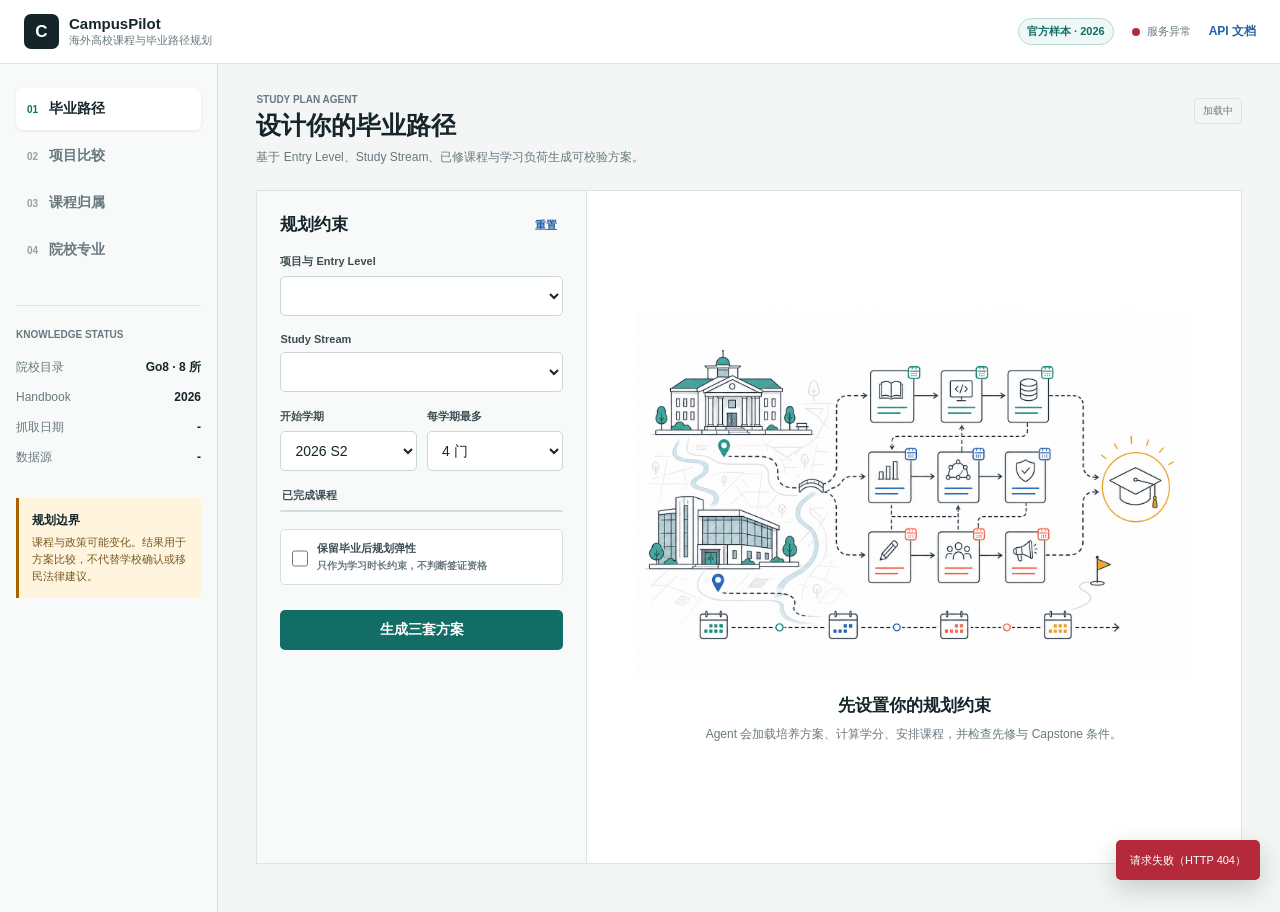
==== static/index.html @ 95da00c2 "Initial public release: CampusPilot" ====
<!doctype html>
<html lang="zh-CN">
  <head>
    <meta charset="UTF-8">
    <meta name="viewport" content="width=device-width, initial-scale=1.0">
    <meta
      name="description"
      content="CampusPilot 海外高校课程与毕业路径规划 Agent"
    >
    <title>CampusPilot · 课程与毕业路径规划</title>
    <link rel="icon" href="data:,">
    <link rel="stylesheet" href="/static/app.css">
  </head>
  <body>
    <header class="topbar">
      <a class="brand" href="/" aria-label="CampusPilot 首页">
        <span class="brand-mark" aria-hidden="true">C</span>
        <span>
          <strong>CampusPilot</strong>
          <small>海外高校课程与毕业路径规划</small>
        </span>
      </a>
      <div class="top-actions">
        <span class="data-chip">官方样本 · 2026</span>
        <span class="service-state"><i></i><span id="serviceLabel">检查服务</span></span>
        <a href="/docs" target="_blank" rel="noreferrer">API 文档</a>
      </div>
    </header>

    <div class="shell">
      <aside class="sidebar">
        <nav aria-label="主要功能">
          <button class="nav-button active" type="button" data-view="planner">
            <span>01</span>毕业路径
          </button>
          <button class="nav-button" type="button" data-view="compare">
            <span>02</span>项目比较
          </button>
          <button class="nav-button" type="button" data-view="classifier">
            <span>03</span>课程归属
          </button>
          <button class="nav-button" type="button" data-view="universities">
            <span>04</span>院校专业
          </button>
        </nav>

        <section class="source-summary">
          <p class="overline">Knowledge status</p>
          <dl>
            <div><dt>院校目录</dt><dd>Go8 · 8 所</dd></div>
            <div><dt>Handbook</dt><dd>2026</dd></div>
            <div><dt>抓取日期</dt><dd id="retrievedDate">-</dd></div>
            <div><dt>数据源</dt><dd id="sourceCount">-</dd></div>
          </dl>
        </section>

        <div class="sidebar-notice">
          <strong>规划边界</strong>
          <p>课程与政策可能变化。结果用于方案比较，不代替学校确认或移民法律建议。</p>
        </div>
      </aside>

      <main>
        <section id="plannerView" class="view">
          <div class="view-heading">
            <div>
              <p class="overline">Study plan agent</p>
              <h1>设计你的毕业路径</h1>
              <p>基于 Entry Level、Study Stream、已修课程与学习负荷生成可校验方案。</p>
            </div>
            <span id="catalogVersion" class="version-label">加载中</span>
          </div>

          <div class="planner-layout">
            <form id="planForm" class="control-panel">
              <div class="control-heading">
                <h2>规划约束</h2>
                <button id="resetPlanButton" class="text-button" type="button">重置</button>
              </div>

              <label for="programVariant">项目与 Entry Level</label>
              <select id="programVariant" required></select>

              <label for="studyStream">Study Stream</label>
              <select id="studyStream" required></select>

              <div class="two-columns">
                <div>
                  <label for="startSemester">开始学期</label>
                  <select id="startSemester">
                    <option value="2026-S2">2026 S2</option>
                    <option value="2027-S1">2027 S1</option>
                    <option value="2027-S2">2027 S2</option>
                  </select>
                </div>
                <div>
                  <label for="maxLoad">每学期最多</label>
                  <select id="maxLoad">
                    <option value="4">4 门</option>
                    <option value="3">3 门</option>
                    <option value="2">2 门</option>
                  </select>
                </div>
              </div>

              <fieldset>
                <legend>已完成课程</legend>
                <div id="completedCourses" class="course-options"></div>
              </fieldset>

              <label class="toggle-row">
                <input id="policyFlexibility" type="checkbox">
                <span>
                  <strong>保留毕业后规划弹性</strong>
                  <small>只作为学习时长约束，不判断签证资格</small>
                </span>
              </label>

              <button id="generateButton" class="primary-button" type="submit">
                生成三套方案
              </button>
            </form>

            <section class="result-canvas" aria-live="polite">
              <div id="plannerEmpty" class="empty-state">
                <img
                  src="/static/campuspilot-journey.png"
                  alt="从高校项目经过课程路径到毕业目标的规划示意图"
                >
                <h2>先设置你的规划约束</h2>
                <p>Agent 会加载培养方案、计算学分、安排课程，并检查先修与 Capstone 条件。</p>
              </div>

              <div id="planResults" class="hidden">
                <div class="summary-band">
                  <div><span>Entry Level</span><strong id="summaryEntry">-</strong></div>
                  <div><span>待完成学分</span><strong id="summaryCredits">-</strong></div>
                  <div><span>有效方案</span><strong id="summaryValid">-</strong></div>
                  <div><span>置信度</span><strong id="summaryConfidence">-</strong></div>
                </div>

                <div id="warningList" class="warning-list"></div>

                <div class="plan-toolbar">
                  <div id="planTabs" class="plan-tabs" role="tablist"></div>
                  <button id="savePlanButton" class="secondary-button" type="button">
                    保存此方案
                  </button>
                </div>

                <div class="plan-intro">
                  <div>
                    <p class="overline">Selected route</p>
                    <h2 id="selectedPlanName">-</h2>
                    <p id="selectedPlanDescription">-</p>
                  </div>
                  <div class="plan-stat">
                    <strong id="selectedPlanSemesters">-</strong>
                    <span>预计学期</span>
                  </div>
                </div>

                <div id="semesterTimeline" class="semester-timeline"></div>

                <div class="evidence-grid">
                  <section>
                    <div class="subheading">
                      <h3>Agent Trace</h3>
                      <span id="traceCount">0 steps</span>
                    </div>
                    <ol id="traceList" class="trace-list"></ol>
                  </section>
                  <section>
                    <div class="subheading">
                      <h3>官方来源</h3>
                      <span>可追溯</span>
                    </div>
                    <ul id="sourceList" class="source-list"></ul>
                  </section>
                </div>
              </div>
            </section>
          </div>
        </section>

        <section id="compareView" class="view hidden">
          <div class="view-heading">
            <div>
              <p class="overline">Program comparison</p>
              <h1>比较 Entry Level</h1>
              <p>同一项目可能因既往背景进入不同起点，学分与完成时间随之变化。</p>
            </div>
          </div>

          <form id="compareForm" class="inline-form">
            <select id="compareFirst"></select>
            <span>对比</span>
            <select id="compareSecond"></select>
            <select id="compareStream"></select>
            <button class="primary-button" type="submit">开始比较</button>
          </form>
          <div id="compareResults" class="compare-results"></div>
        </section>

        <section id="classifierView" class="view hidden">
          <div class="view-heading">
            <div>
              <p class="overline">Course role inspector</p>
              <h1>判断课程在培养方案中的角色</h1>
              <p>课程属性不是课程自身常量，而取决于 Entry Level、Stream 和 Handbook 年份。</p>
            </div>
          </div>

          <form id="classifierForm" class="inline-form">
            <select id="classifierProgram"></select>
            <select id="classifierStream"></select>
            <select id="classifierCourse"></select>
            <button class="primary-button" type="submit">判断归属</button>
          </form>
          <div id="classifierResult" class="classifier-result">
            <p>选择课程后查看它是 Foundation、Core、Capstone、Elective 或不计入当前路径。</p>
          </div>
        </section>

        <section id="universitiesView" class="view hidden">
          <div class="view-heading">
            <div>
              <p class="overline">Go8 program directory</p>
              <h1>澳洲八大院校与常见专业</h1>
              <p>覆盖商科、计算机、工程、数学和物理；目录接入不代表毕业路径已经验证。</p>
            </div>
            <a
              class="source-link"
              href="https://go8.edu.au/about/the-go8"
              target="_blank"
              rel="noreferrer"
            >Go8 官方成员</a>
          </div>

          <div id="disciplineFilters" class="discipline-filters" role="tablist"></div>

          <div class="coverage-band">
            <div>
              <span>当前成员</span>
              <strong id="universityCount">8</strong>
            </div>
            <div>
              <span>专业分类</span>
              <strong id="disciplineCount">5</strong>
            </div>
            <div>
              <span>规划已验证</span>
              <strong id="verifiedUniversityCount">1</strong>
            </div>
            <p id="go8CoverageNotice">加载覆盖说明...</p>
          </div>

          <div id="universityGrid" class="university-grid" aria-live="polite"></div>
        </section>
      </main>
    </div>

    <dialog id="confirmDialog">
      <div class="dialog-heading">
        <div>
          <p class="overline">User confirmation</p>
          <h2>确认保存学习方案</h2>
        </div>
        <button id="closeDialogButton" class="close-button" type="button" aria-label="关闭">×</button>
      </div>
      <div id="confirmPreview" class="confirm-preview"></div>
      <p class="dialog-note">
        工作流已在 LangGraph Interrupt 暂停。确认后才会执行保存动作。
      </p>
      <div class="dialog-actions">
        <button id="rejectSaveButton" class="danger-button" type="button">放弃保存</button>
        <button id="confirmSaveButton" class="primary-button" type="button">确认保存</button>
      </div>
    </dialog>

    <div id="toast" class="toast hidden" role="status" aria-live="polite"></div>
    <script src="/static/app.js" defer></script>
  </body>
</html>
---- static/app.css ----
:root {
  color-scheme: light;
  --bg: #f3f6f5;
  --surface: #ffffff;
  --muted-surface: #f8faf9;
  --ink: #15252a;
  --muted: #68787e;
  --line: #dce4e3;
  --accent: #126d67;
  --accent-dark: #0b524e;
  --blue: #215fa6;
  --blue-bg: #edf5ff;
  --amber: #a86200;
  --amber-bg: #fff5df;
  --red: #b52a3a;
  --red-bg: #fff0f2;
  --coral: #d95846;
  font-family: "Segoe UI", "Microsoft YaHei", Arial, sans-serif;
}

* {
  box-sizing: border-box;
}

body {
  margin: 0;
  min-width: 320px;
  min-height: 100vh;
  background: var(--bg);
  color: var(--ink);
  font-size: 14px;
  letter-spacing: 0;
}

button,
input,
select {
  font: inherit;
  letter-spacing: 0;
}

button,
a {
  -webkit-tap-highlight-color: transparent;
}

.topbar {
  height: 64px;
  padding: 0 24px;
  display: flex;
  align-items: center;
  justify-content: space-between;
  border-bottom: 1px solid var(--line);
  background: var(--surface);
}

.brand {
  display: flex;
  align-items: center;
  gap: 10px;
  color: var(--ink);
  text-decoration: none;
}

.brand-mark {
  width: 35px;
  height: 35px;
  display: grid;
  place-items: center;
  border-radius: 7px;
  background: var(--ink);
  color: white;
  font-size: 17px;
  font-weight: 800;
}

.brand strong,
.brand small {
  display: block;
}

.brand strong {
  font-size: 15px;
}

.brand small {
  margin-top: 1px;
  color: var(--muted);
  font-size: 11px;
}

.top-actions,
.service-state {
  display: flex;
  align-items: center;
}

.top-actions {
  gap: 18px;
}

.top-actions a {
  color: var(--blue);
  font-size: 12px;
  font-weight: 700;
  text-decoration: none;
}

.data-chip {
  padding: 5px 8px;
  border: 1px solid #b9d7d3;
  border-radius: 999px;
  background: #eef9f7;
  color: var(--accent);
  font-size: 11px;
  font-weight: 700;
}

.service-state {
  gap: 7px;
  color: var(--muted);
  font-size: 11px;
}

.service-state i {
  width: 8px;
  height: 8px;
  border-radius: 50%;
  background: #a9b4b7;
}

.service-state.online i {
  background: #1c9b6b;
}

.service-state.offline i {
  background: var(--red);
}

.shell {
  min-height: calc(100vh - 64px);
  display: grid;
  grid-template-columns: 218px minmax(0, 1fr);
}

.sidebar {
  padding: 24px 16px;
  border-right: 1px solid var(--line);
  background: var(--muted-surface);
}

.sidebar nav {
  display: grid;
  gap: 5px;
}

.nav-button {
  height: 42px;
  padding: 0 11px;
  display: flex;
  align-items: center;
  gap: 11px;
  border: 0;
  border-radius: 6px;
  background: transparent;
  color: var(--muted);
  cursor: pointer;
  font-weight: 650;
  text-align: left;
}

.nav-button span {
  color: #95a3a7;
  font-size: 10px;
}

.nav-button.active {
  background: var(--surface);
  color: var(--ink);
  box-shadow: 0 1px 3px rgb(21 37 42 / 10%);
}

.nav-button.active span {
  color: var(--accent);
}

.source-summary {
  margin-top: 34px;
  padding-top: 23px;
  border-top: 1px solid var(--line);
}

.overline {
  margin: 0;
  color: var(--muted);
  font-size: 10px;
  font-weight: 800;
  text-transform: uppercase;
}

.source-summary dl {
  margin: 12px 0 0;
}

.source-summary dl div {
  min-height: 30px;
  display: flex;
  align-items: center;
  justify-content: space-between;
  gap: 12px;
  font-size: 12px;
}

.source-summary dt {
  color: var(--muted);
}

.source-summary dd {
  margin: 0;
  max-width: 112px;
  overflow-wrap: anywhere;
  font-weight: 700;
  text-align: right;
}

.sidebar-notice {
  margin-top: 26px;
  padding: 13px;
  border-left: 3px solid var(--amber);
  background: var(--amber-bg);
}

.sidebar-notice strong {
  font-size: 12px;
}

.sidebar-notice p {
  margin: 5px 0 0;
  color: #785922;
  font-size: 11px;
  line-height: 1.55;
}

main {
  min-width: 0;
  padding: 30px clamp(22px, 3vw, 46px) 48px;
}

.view {
  max-width: 1460px;
  margin: 0 auto;
}

.view-heading {
  min-height: 62px;
  display: flex;
  align-items: flex-start;
  justify-content: space-between;
  gap: 20px;
}

h1,
h2,
h3,
p {
  overflow-wrap: anywhere;
}

h1 {
  margin: 5px 0 0;
  font-size: 25px;
  line-height: 1.25;
}

h2 {
  margin: 0;
  font-size: 17px;
  line-height: 1.35;
}

h3 {
  margin: 0;
  font-size: 13px;
}

.view-heading > div > p:last-child {
  margin: 7px 0 0;
  color: var(--muted);
  font-size: 12px;
  line-height: 1.5;
}

.version-label {
  margin-top: 4px;
  padding: 5px 8px;
  border: 1px solid var(--line);
  border-radius: 4px;
  color: var(--muted);
  font-family: Consolas, monospace;
  font-size: 10px;
}

.planner-layout {
  margin-top: 24px;
  display: grid;
  grid-template-columns: 330px minmax(0, 1fr);
  border: 1px solid var(--line);
  background: var(--surface);
}

.control-panel {
  padding: 23px;
  border-right: 1px solid var(--line);
  background: var(--muted-surface);
}

.control-heading,
.subheading,
.plan-toolbar,
.plan-intro {
  display: flex;
  align-items: center;
  justify-content: space-between;
  gap: 14px;
}

.text-button {
  border: 0;
  background: transparent;
  color: var(--blue);
  cursor: pointer;
  font-size: 11px;
  font-weight: 700;
}

label,
legend {
  display: block;
  margin: 17px 0 7px;
  color: #3b4d52;
  font-size: 11px;
  font-weight: 750;
}

select {
  width: 100%;
  height: 40px;
  padding: 0 10px;
  border: 1px solid #cbd6d6;
  border-radius: 5px;
  outline: none;
  background: var(--surface);
  color: var(--ink);
}

select:focus {
  border-color: var(--accent);
  box-shadow: 0 0 0 3px rgb(18 109 103 / 10%);
}

.two-columns {
  display: grid;
  grid-template-columns: 1fr 1fr;
  gap: 10px;
}

fieldset {
  margin: 17px 0 0;
  padding: 0;
  border: 0;
}

fieldset legend {
  margin: 0 0 7px;
}

.course-options {
  max-height: 180px;
  overflow-y: auto;
  border: 1px solid #d4dddd;
  border-radius: 5px;
  background: var(--surface);
}

.course-check {
  min-height: 37px;
  margin: 0;
  padding: 7px 9px;
  display: grid;
  grid-template-columns: 16px minmax(0, 1fr);
  gap: 7px;
  border-bottom: 1px solid #edf1f1;
  cursor: pointer;
}

.course-check:last-child {
  border-bottom: 0;
}

.course-check input {
  margin: 2px 0 0;
}

.course-check strong,
.course-check small {
  display: block;
}

.course-check strong {
  font-size: 11px;
}

.course-check small {
  margin-top: 2px;
  color: var(--muted);
  font-size: 10px;
}

.toggle-row {
  margin-top: 17px;
  padding: 11px;
  display: grid;
  grid-template-columns: 16px minmax(0, 1fr);
  gap: 9px;
  border: 1px solid #d6dfdf;
  border-radius: 5px;
  background: var(--surface);
  cursor: pointer;
}

.toggle-row input {
  margin: 3px 0 0;
}

.toggle-row strong,
.toggle-row small {
  display: block;
}

.toggle-row strong {
  font-size: 11px;
}

.toggle-row small {
  margin-top: 3px;
  color: var(--muted);
  font-size: 10px;
  line-height: 1.4;
}

.primary-button,
.secondary-button,
.danger-button {
  min-height: 40px;
  padding: 0 15px;
  border: 1px solid transparent;
  border-radius: 5px;
  cursor: pointer;
  font-weight: 750;
}

.primary-button {
  background: var(--accent);
  color: white;
}

.primary-button:hover {
  background: var(--accent-dark);
}

.control-panel > .primary-button {
  width: 100%;
  margin-top: 18px;
}

button:disabled {
  cursor: wait;
  opacity: 0.58;
}

.secondary-button {
  border-color: #9cc7c3;
  background: var(--surface);
  color: var(--accent);
}

.danger-button {
  border-color: #edbac1;
  background: var(--surface);
  color: var(--red);
}

.result-canvas {
  min-width: 0;
  padding: 26px;
}

.empty-state {
  min-height: 620px;
  display: grid;
  align-content: center;
  justify-items: center;
  text-align: center;
}

.empty-state img {
  width: min(650px, 92%);
  aspect-ratio: 3 / 2;
  object-fit: contain;
}

.empty-state h2 {
  margin-top: 16px;
}

.empty-state p {
  max-width: 500px;
  margin: 7px 0 0;
  color: var(--muted);
  font-size: 12px;
  line-height: 1.6;
}

.summary-band {
  display: grid;
  grid-template-columns: repeat(4, 1fr);
  border: 1px solid var(--line);
  background: var(--muted-surface);
}

.summary-band div {
  min-height: 68px;
  padding: 13px 15px;
  border-right: 1px solid var(--line);
}

.summary-band div:last-child {
  border-right: 0;
}

.summary-band span,
.summary-band strong {
  display: block;
}

.summary-band span {
  color: var(--muted);
  font-size: 10px;
}

.summary-band strong {
  margin-top: 7px;
  font-size: 17px;
}

.warning-list {
  margin-top: 14px;
}

.warning-item {
  margin-top: 6px;
  padding: 9px 11px;
  border-left: 3px solid var(--amber);
  background: var(--amber-bg);
  color: #74541f;
  font-size: 11px;
  line-height: 1.45;
}

.plan-toolbar {
  margin-top: 20px;
  padding-bottom: 16px;
  border-bottom: 1px solid var(--line);
}

.plan-tabs {
  min-width: 0;
  display: flex;
  gap: 4px;
  overflow-x: auto;
}

.plan-tab {
  min-height: 34px;
  padding: 0 11px;
  border: 1px solid transparent;
  border-radius: 5px;
  background: transparent;
  color: var(--muted);
  cursor: pointer;
  font-size: 11px;
  font-weight: 700;
  white-space: nowrap;
}

.plan-tab.active {
  border-color: #b7d7d4;
  background: #eef8f7;
  color: var(--accent);
}

.plan-intro {
  align-items: flex-start;
  padding: 20px 0 15px;
}

.plan-intro > div:first-child > p:last-child {
  margin: 5px 0 0;
  color: var(--muted);
  font-size: 11px;
}

.plan-stat {
  text-align: right;
}

.plan-stat strong,
.plan-stat span {
  display: block;
}

.plan-stat strong {
  font-size: 22px;
}

.plan-stat span {
  color: var(--muted);
  font-size: 10px;
}

.semester-timeline {
  display: grid;
  gap: 10px;
}

.semester-row {
  display: grid;
  grid-template-columns: 92px minmax(0, 1fr) 58px;
  align-items: stretch;
  border: 1px solid var(--line);
  border-radius: 6px;
  background: var(--surface);
}

.semester-name {
  padding: 12px;
  display: grid;
  align-content: center;
  border-right: 1px solid var(--line);
  background: var(--muted-surface);
}

.semester-name strong,
.semester-name span {
  display: block;
}

.semester-name strong {
  font-size: 12px;
}

.semester-name span {
  margin-top: 3px;
  color: var(--muted);
  font-size: 9px;
}

.semester-courses {
  padding: 9px;
  display: grid;
  grid-template-columns: repeat(2, minmax(0, 1fr));
  gap: 7px;
}

.course-item {
  min-width: 0;
  padding: 8px 9px;
  border-left: 3px solid var(--blue);
  background: var(--blue-bg);
}

.course-item.capstone,
.course-item.research {
  border-left-color: var(--coral);
  background: #fff3f1;
}

.course-item strong,
.course-item small {
  display: block;
}

.course-item strong {
  font-size: 10px;
}

.course-item small {
  margin-top: 3px;
  overflow: hidden;
  color: var(--muted);
  font-size: 9px;
  text-overflow: ellipsis;
  white-space: nowrap;
}

.semester-credits {
  display: grid;
  place-items: center;
  border-left: 1px solid var(--line);
  color: var(--muted);
  font-size: 10px;
}

.evidence-grid {
  margin-top: 24px;
  display: grid;
  grid-template-columns: 0.9fr 1.1fr;
  gap: 24px;
}

.subheading {
  padding-bottom: 8px;
  border-bottom: 1px solid var(--line);
}

.subheading span {
  color: var(--muted);
  font-size: 9px;
}

.trace-list,
.source-list {
  margin: 9px 0 0;
  padding: 0;
  list-style: none;
}

.trace-list li {
  min-height: 32px;
  padding: 7px 0;
  display: grid;
  grid-template-columns: 20px minmax(0, 1fr);
  gap: 7px;
  border-bottom: 1px solid #eef2f2;
  font-size: 10px;
}

.trace-list span {
  width: 18px;
  height: 18px;
  display: grid;
  place-items: center;
  border-radius: 50%;
  background: #eaf6f4;
  color: var(--accent);
  font-size: 9px;
  font-weight: 800;
}

.trace-list strong,
.trace-list small {
  display: block;
}

.trace-list small {
  margin-top: 2px;
  color: var(--muted);
}

.source-list li {
  padding: 7px 0;
  border-bottom: 1px solid #eef2f2;
}

.source-list a {
  color: var(--blue);
  font-size: 10px;
  font-weight: 650;
  text-decoration: none;
}

.source-list small {
  display: block;
  margin-top: 2px;
  color: var(--muted);
  font-size: 9px;
}

.inline-form {
  margin-top: 24px;
  padding: 18px;
  display: grid;
  grid-template-columns: repeat(3, minmax(150px, 1fr)) auto;
  align-items: center;
  gap: 10px;
  border: 1px solid var(--line);
  background: var(--surface);
}

.inline-form > span {
  display: none;
}

.compare-results,
.classifier-result {
  margin-top: 18px;
}

.comparison-table {
  display: grid;
  grid-template-columns: 160px 1fr 1fr;
  border-top: 1px solid var(--line);
  border-left: 1px solid var(--line);
}

.comparison-table > div {
  min-height: 52px;
  padding: 12px;
  border-right: 1px solid var(--line);
  border-bottom: 1px solid var(--line);
  background: var(--surface);
}

.comparison-table .label {
  background: var(--muted-surface);
  color: var(--muted);
  font-size: 11px;
}

.comparison-table strong {
  font-size: 13px;
}

.comparison-note {
  margin-top: 14px;
  padding: 12px;
  border-left: 3px solid var(--amber);
  background: var(--amber-bg);
  color: #755620;
  font-size: 11px;
  line-height: 1.55;
}

.classifier-result {
  min-height: 180px;
  padding: 24px;
  border: 1px solid var(--line);
  background: var(--surface);
}

.classifier-result > p {
  margin: 0;
  color: var(--muted);
}

.role-badge {
  display: inline-block;
  margin-top: 12px;
  padding: 6px 9px;
  border-radius: 4px;
  background: #eaf6f4;
  color: var(--accent);
  font-size: 11px;
  font-weight: 800;
}

dialog {
  width: min(500px, calc(100vw - 28px));
  padding: 0;
  border: 1px solid var(--line);
  border-radius: 7px;
  color: var(--ink);
  box-shadow: 0 20px 70px rgb(21 37 42 / 22%);
}

dialog::backdrop {
  background: rgb(21 37 42 / 35%);
}

.dialog-heading {
  padding: 20px;
  display: flex;
  align-items: flex-start;
  justify-content: space-between;
  border-bottom: 1px solid var(--line);
}

.dialog-heading h2 {
  margin-top: 4px;
}

.close-button {
  width: 30px;
  height: 30px;
  border: 1px solid var(--line);
  border-radius: 5px;
  background: var(--surface);
  cursor: pointer;
  font-size: 18px;
}

.confirm-preview {
  padding: 18px 20px;
}

.confirm-preview dl {
  margin: 0;
}

.confirm-preview div {
  padding: 7px 0;
  display: grid;
  grid-template-columns: 105px minmax(0, 1fr);
  border-bottom: 1px solid #eef2f2;
}

.confirm-preview dt {
  color: var(--muted);
}

.confirm-preview dd {
  margin: 0;
  font-weight: 700;
}

.dialog-note {
  margin: 0 20px;
  padding: 10px;
  background: var(--amber-bg);
  color: #755620;
  font-size: 11px;
  line-height: 1.5;
}

.dialog-actions {
  padding: 18px 20px 20px;
  display: grid;
  grid-template-columns: 1fr 1.4fr;
  gap: 10px;
}

.toast {
  position: fixed;
  right: 20px;
  bottom: 20px;
  z-index: 20;
  max-width: min(380px, calc(100vw - 28px));
  padding: 12px 14px;
  border-radius: 5px;
  background: var(--ink);
  color: white;
  box-shadow: 0 9px 26px rgb(21 37 42 / 20%);
  font-size: 11px;
  line-height: 1.5;
}

.toast.error {
  background: var(--red);
}

.hidden {
  display: none !important;
}

.source-link {
  align-self: flex-start;
  padding: 9px 11px;
  border: 1px solid var(--line);
  border-radius: 5px;
  color: var(--accent-dark);
  font-size: 11px;
  font-weight: 700;
  text-decoration: none;
}

.discipline-filters {
  display: flex;
  gap: 6px;
  margin-bottom: 14px;
  padding-bottom: 10px;
  overflow-x: auto;
}

.discipline-button {
  min-width: 82px;
  padding: 9px 14px;
  border: 1px solid var(--line);
  border-radius: 5px;
  background: white;
  color: var(--muted);
  font: inherit;
  font-size: 11px;
  font-weight: 700;
  cursor: pointer;
}

.discipline-button.active {
  border-color: var(--accent);
  background: #e7f5f3;
  color: var(--accent-dark);
}

.coverage-band {
  display: grid;
  grid-template-columns: repeat(3, 130px) minmax(0, 1fr);
  margin-bottom: 18px;
  border: 1px solid var(--line);
  background: white;
}

.coverage-band > div {
  display: grid;
  gap: 4px;
  padding: 14px;
  border-right: 1px solid var(--line);
}

.coverage-band span {
  color: var(--muted);
  font-size: 10px;
}

.coverage-band strong {
  font-size: 22px;
}

.coverage-band p {
  align-self: center;
  margin: 0;
  padding: 14px 18px;
  color: var(--muted);
  font-size: 11px;
  line-height: 1.6;
}

.university-grid {
  display: grid;
  grid-template-columns: repeat(2, minmax(0, 1fr));
  gap: 12px;
}

.university-card {
  min-width: 0;
  padding: 17px;
  border: 1px solid var(--line);
  border-radius: 6px;
  background: white;
}

.university-heading {
  display: flex;
  align-items: flex-start;
  justify-content: space-between;
  gap: 12px;
}

.university-heading h2 {
  margin: 4px 0 0;
  font-size: 17px;
}

.coverage-status {
  flex: 0 0 auto;
  padding: 5px 7px;
  border-radius: 4px;
  background: #edf2f4;
  color: #53656c;
  font-size: 9px;
  font-weight: 800;
}

.coverage-status.planning_verified {
  background: #e7f5f3;
  color: var(--accent-dark);
}

.discipline-list {
  display: flex;
  flex-wrap: wrap;
  gap: 5px;
  margin: 15px 0;
}

.discipline-list span {
  padding: 4px 6px;
  border-radius: 3px;
  background: #f1f4f5;
  color: var(--muted);
  font-size: 9px;
}

.representative-program {
  display: flex;
  align-items: center;
  justify-content: space-between;
  gap: 12px;
  padding: 12px 0;
  border-top: 1px solid var(--line);
  border-bottom: 1px solid var(--line);
}

.representative-program div {
  display: grid;
  min-width: 0;
  gap: 3px;
}

.representative-program span,
.representative-program small {
  color: var(--muted);
  font-size: 9px;
}

.representative-program strong {
  overflow-wrap: anywhere;
  font-size: 11px;
}

.representative-program a,
.catalog-link {
  color: #185ba8;
  font-size: 10px;
  font-weight: 700;
  text-decoration: none;
}

.representative-program a {
  flex: 0 0 auto;
}

.catalog-link {
  display: inline-block;
  margin-top: 12px;
}

@media (max-width: 1040px) {
  .shell {
    grid-template-columns: 184px minmax(0, 1fr);
  }

  .planner-layout {
    grid-template-columns: 290px minmax(0, 1fr);
  }

  .semester-courses {
    grid-template-columns: 1fr;
  }

  .evidence-grid {
    grid-template-columns: 1fr;
  }
}

@media (max-width: 760px) {
  .topbar {
    height: 58px;
    padding: 0 14px;
  }

  .brand small,
  .data-chip,
  .service-state span {
    display: none;
  }

  .top-actions {
    gap: 12px;
  }

  .shell {
    min-height: calc(100vh - 58px);
    display: block;
  }

  .sidebar {
    padding: 10px 14px;
    border-right: 0;
    border-bottom: 1px solid var(--line);
  }

  .sidebar nav {
    display: grid;
    grid-template-columns: repeat(4, 1fr);
  }

  .nav-button {
    justify-content: center;
    gap: 5px;
    font-size: 11px;
  }

  .source-summary,
  .sidebar-notice {
    display: none;
  }

  main {
    padding: 22px 14px 36px;
  }

  .view-heading {
    min-height: auto;
  }

  h1 {
    font-size: 22px;
  }

  .version-label {
    display: none;
  }

  .planner-layout {
    display: block;
  }

  .control-panel {
    border-right: 0;
    border-bottom: 1px solid var(--line);
  }

  .result-canvas {
    padding: 18px 14px;
  }

  .empty-state {
    min-height: 430px;
  }

  .summary-band {
    grid-template-columns: 1fr 1fr;
  }

  .summary-band div:nth-child(2) {
    border-right: 0;
  }

  .summary-band div:nth-child(-n + 2) {
    border-bottom: 1px solid var(--line);
  }

  .plan-toolbar {
    align-items: stretch;
    flex-direction: column;
  }

  .secondary-button {
    width: 100%;
  }

  .semester-row {
    grid-template-columns: 76px minmax(0, 1fr);
  }

  .semester-credits {
    display: none;
  }

  .semester-courses {
    grid-template-columns: 1fr;
  }

  .inline-form {
    grid-template-columns: 1fr;
  }

  .comparison-table {
    grid-template-columns: 105px 1fr 1fr;
    font-size: 11px;
  }

  .comparison-table > div {
    padding: 9px;
  }

  .coverage-band {
    grid-template-columns: repeat(3, 1fr);
  }

  .discipline-filters {
    display: grid;
    grid-template-columns: repeat(3, 1fr);
    overflow: visible;
  }

  .discipline-button {
    min-width: 0;
  }

  .coverage-band > div:last-of-type {
    border-right: 0;
  }

  .coverage-band p {
    grid-column: 1 / -1;
    border-top: 1px solid var(--line);
  }

  .university-grid {
    grid-template-columns: 1fr;
  }

  .university-heading {
    align-items: flex-start;
  }
}
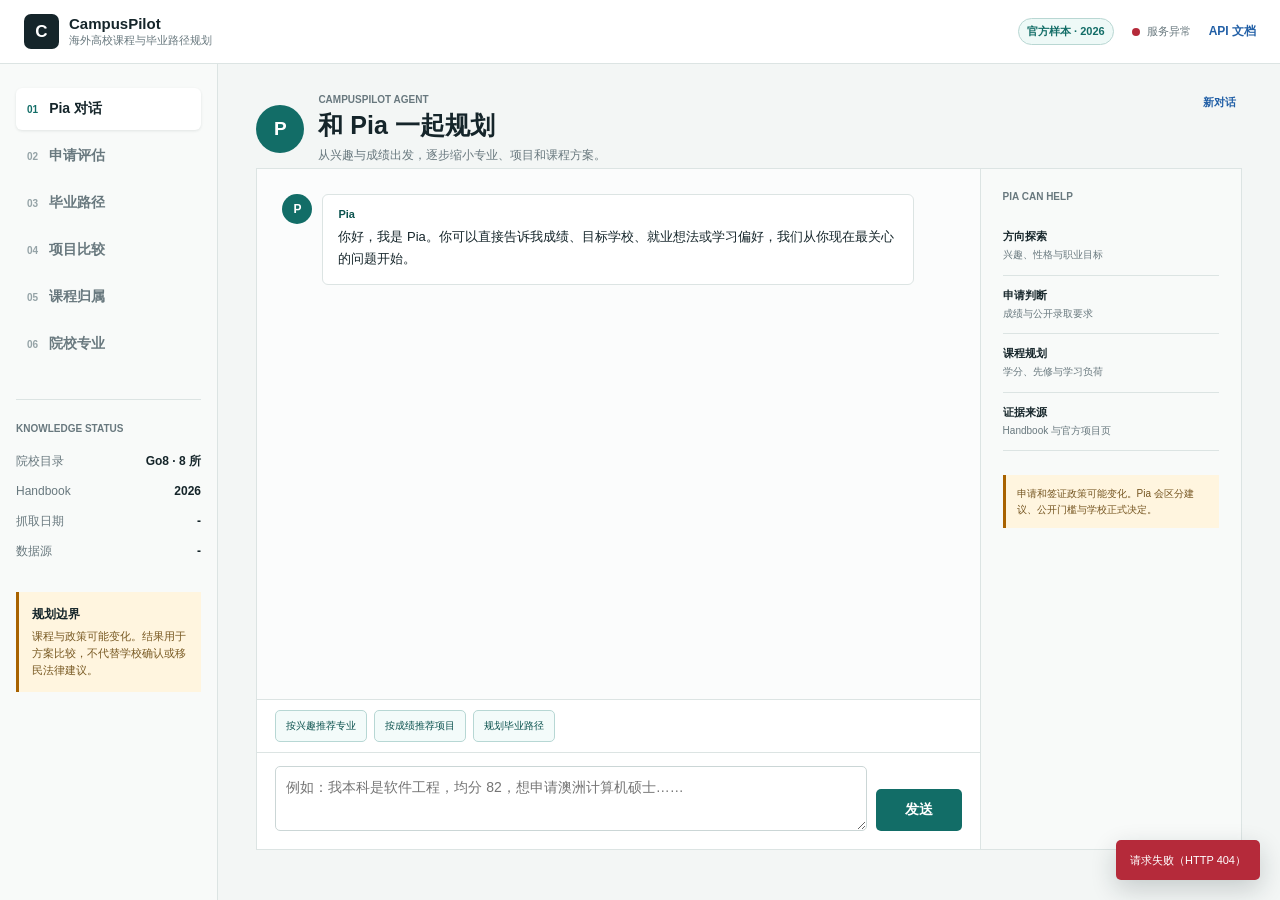
==== commit b6352795: "feat: expose agent and admission workspace" ====
--- a/static/index.html
+++ b/static/index.html
@@ -30,17 +30,23 @@
     <div class="shell">
       <aside class="sidebar">
         <nav aria-label="主要功能">
-          <button class="nav-button active" type="button" data-view="planner">
-            <span>01</span>毕业路径
+          <button class="nav-button active" type="button" data-view="agent">
+            <span>01</span>Pia 对话
+          </button>
+          <button class="nav-button" type="button" data-view="admission">
+            <span>02</span>申请评估
+          </button>
+          <button class="nav-button" type="button" data-view="planner">
+            <span>03</span>毕业路径
           </button>
           <button class="nav-button" type="button" data-view="compare">
-            <span>02</span>项目比较
+            <span>04</span>项目比较
           </button>
           <button class="nav-button" type="button" data-view="classifier">
-            <span>03</span>课程归属
+            <span>05</span>课程归属
           </button>
           <button class="nav-button" type="button" data-view="universities">
-            <span>04</span>院校专业
+            <span>06</span>院校专业
           </button>
         </nav>
 
@@ -61,7 +67,148 @@
       </aside>
 
       <main>
-        <section id="plannerView" class="view">
+        <section id="agentView" class="view agent-view">
+          <div class="agent-heading">
+            <div class="pia-identity">
+              <span class="pia-avatar" aria-hidden="true">P</span>
+              <div>
+                <p class="overline">CampusPilot Agent</p>
+                <h1>和 Pia 一起规划</h1>
+                <p>从兴趣与成绩出发，逐步缩小专业、项目和课程方案。</p>
+              </div>
+            </div>
+            <button id="clearChatButton" class="text-button" type="button">新对话</button>
+          </div>
+
+          <div class="chat-layout">
+            <section class="chat-panel" aria-label="Pia 对话">
+              <div id="chatMessages" class="chat-messages" aria-live="polite">
+                <article class="chat-message assistant">
+                  <span class="message-avatar" aria-hidden="true">P</span>
+                  <div class="message-body">
+                    <strong>Pia</strong>
+                    <p>你好，我是 Pia。你可以直接告诉我成绩、目标学校、就业想法或学习偏好，我们从你现在最关心的问题开始。</p>
+                  </div>
+                </article>
+              </div>
+
+              <div id="chatSuggestions" class="chat-suggestions">
+                <button type="button" data-prompt="我喜欢编程，也希望有国际化就业机会，适合什么专业？">按兴趣推荐专业</button>
+                <button type="button" data-prompt="我的本科均分是 82，想申请澳洲八大的计算机硕士，应该先看哪些项目？">按成绩推荐项目</button>
+                <button type="button" data-prompt="我想尽快毕业，同时给实习和求职留时间，课程应该怎么安排？">规划毕业路径</button>
+              </div>
+
+              <form id="chatForm" class="chat-composer">
+                <label class="sr-only" for="chatInput">告诉 Pia 你的问题</label>
+                <textarea id="chatInput" rows="2" maxlength="4000" placeholder="例如：我本科是软件工程，均分 82，想申请澳洲计算机硕士……" required></textarea>
+                <button id="sendChatButton" class="primary-button" type="submit">发送</button>
+              </form>
+            </section>
+
+            <aside class="agent-context">
+              <p class="overline">Pia can help</p>
+              <dl>
+                <div><dt>方向探索</dt><dd>兴趣、性格与职业目标</dd></div>
+                <div><dt>申请判断</dt><dd>成绩与公开录取要求</dd></div>
+                <div><dt>课程规划</dt><dd>学分、先修与学习负荷</dd></div>
+                <div><dt>证据来源</dt><dd>Handbook 与官方项目页</dd></div>
+              </dl>
+              <p class="agent-boundary">申请和签证政策可能变化。Pia 会区分建议、公开门槛与学校正式决定。</p>
+            </aside>
+          </div>
+        </section>
+
+        <section id="admissionView" class="view hidden">
+          <div class="view-heading">
+            <div>
+              <p class="overline">Admission navigator</p>
+              <h1>从本科成绩到项目选择</h1>
+              <p>上传成绩单或手动填写背景，让 Pia 推荐候选项目，再核对已收录的官方要求。</p>
+            </div>
+            <span class="version-label">澳洲八大 · 授课型硕士</span>
+          </div>
+
+          <div class="admission-layout">
+            <form id="admissionForm" class="admission-form">
+              <div class="control-heading">
+                <h2>申请背景</h2>
+                <span>计算机与商科</span>
+              </div>
+
+              <div class="admission-grid">
+                <label>目标学校
+                  <select id="admissionUniversity">
+                    <option value="">不限，由 Pia 推荐</option>
+                    <option value="Monash">Monash University</option>
+                    <option value="Melbourne">The University of Melbourne</option>
+                    <option value="Sydney">The University of Sydney</option>
+                    <option value="UNSW">UNSW Sydney</option>
+                    <option value="ANU">Australian National University</option>
+                    <option value="UQ">The University of Queensland</option>
+                    <option value="UWA">The University of Western Australia</option>
+                    <option value="Adelaide">Adelaide University</option>
+                  </select>
+                </label>
+                <label>申请方向
+                  <select id="admissionDiscipline">
+                    <option value="computing">计算机与信息技术</option>
+                    <option value="business">商科</option>
+                  </select>
+                </label>
+                <label class="admission-wide">具体项目
+                  <select id="admissionProgram" disabled>
+                    <option value="">先选择目标学校</option>
+                  </select>
+                </label>
+                <label>本科院校
+                  <input id="undergraduateInstitution" maxlength="200" placeholder="例如：北京科技大学">
+                </label>
+                <label>本科专业
+                  <input id="undergraduateMajor" maxlength="200" placeholder="例如：软件工程">
+                </label>
+                <label>成绩
+                  <input id="admissionScore" type="number" min="0" step="0.01" placeholder="82">
+                </label>
+                <label>成绩量表
+                  <select id="admissionScale">
+                    <option value="100">百分制</option>
+                    <option value="4">4 分制 GPA</option>
+                    <option value="7">7 分制 GPA</option>
+                    <option value="3">3 分制 GPA</option>
+                  </select>
+                </label>
+                <label class="admission-wide">你的目标
+                  <textarea id="admissionGoal" rows="3" maxlength="500" placeholder="例如：希望从事软件开发，重视国际化机会，优先考虑澳洲八大。"></textarea>
+                </label>
+              </div>
+
+              <section class="transcript-upload">
+                <div>
+                  <strong>本科成绩单 PDF</strong>
+                  <small>最大 10 MB；文本型 PDF 可直接读取，扫描件会提示需要 OCR。</small>
+                </div>
+                <input id="transcriptFile" type="file" accept="application/pdf,.pdf">
+                <button id="parseTranscriptButton" class="secondary-button" type="button">读取成绩单</button>
+              </section>
+
+              <div class="admission-actions">
+                <button id="recommendAdmissionButton" class="secondary-button" type="button">让 Pia 推荐项目</button>
+                <button id="evaluateAdmissionButton" class="primary-button" type="submit">核对公开门槛</button>
+              </div>
+            </form>
+
+            <section class="admission-result" aria-live="polite">
+              <div id="admissionEmpty" class="admission-empty">
+                <strong>先提供你的申请背景</strong>
+                <p>不确定学校时可以直接让 Pia 推荐；选择具体项目后再核对公开录取要求。</p>
+              </div>
+              <div id="transcriptResult" class="hidden"></div>
+              <div id="admissionResult" class="hidden"></div>
+            </section>
+          </div>
+        </section>
+
+        <section id="plannerView" class="view hidden">
           <div class="view-heading">
             <div>
               <p class="overline">Study plan agent</p>
--- a/static/app.css
+++ b/static/app.css
@@ -34,7 +34,8 @@
 
 button,
 input,
-select {
+select,
+textarea {
   font: inherit;
   letter-spacing: 0;
 }
@@ -342,10 +343,11 @@
   font-weight: 750;
 }
 
-select {
+select,
+input[type="text"],
+input[type="number"],
+textarea {
   width: 100%;
-  height: 40px;
-  padding: 0 10px;
   border: 1px solid #cbd6d6;
   border-radius: 5px;
   outline: none;
@@ -353,7 +355,23 @@
   color: var(--ink);
 }
 
-select:focus {
+select,
+input[type="text"],
+input[type="number"] {
+  height: 40px;
+  padding: 0 10px;
+}
+
+textarea {
+  min-height: 72px;
+  padding: 10px;
+  resize: vertical;
+  line-height: 1.55;
+}
+
+select:focus,
+input:focus,
+textarea:focus {
   border-color: var(--accent);
   box-shadow: 0 0 0 3px rgb(18 109 103 / 10%);
 }
@@ -1133,6 +1151,453 @@
   margin-top: 12px;
 }
 
+.sr-only {
+  position: absolute;
+  width: 1px;
+  height: 1px;
+  padding: 0;
+  margin: -1px;
+  overflow: hidden;
+  clip: rect(0, 0, 0, 0);
+  white-space: nowrap;
+  border: 0;
+}
+
+.agent-view {
+  max-width: 1240px;
+}
+
+.agent-heading {
+  min-height: 74px;
+  display: flex;
+  align-items: flex-start;
+  justify-content: space-between;
+  gap: 18px;
+}
+
+.pia-identity {
+  display: flex;
+  align-items: center;
+  gap: 14px;
+}
+
+.pia-identity > div > p:last-child {
+  margin: 6px 0 0;
+  color: var(--muted);
+  font-size: 12px;
+}
+
+.pia-avatar,
+.message-avatar {
+  flex: 0 0 auto;
+  display: grid;
+  place-items: center;
+  border-radius: 50%;
+  background: var(--accent);
+  color: white;
+  font-weight: 800;
+}
+
+.pia-avatar {
+  width: 48px;
+  height: 48px;
+  font-size: 19px;
+}
+
+.message-avatar {
+  width: 30px;
+  height: 30px;
+  font-size: 12px;
+}
+
+.chat-layout {
+  min-height: 680px;
+  display: grid;
+  grid-template-columns: minmax(0, 1fr) 260px;
+  border: 1px solid var(--line);
+  background: var(--surface);
+}
+
+.chat-panel {
+  min-width: 0;
+  min-height: 680px;
+  display: grid;
+  grid-template-rows: minmax(420px, 1fr) auto auto;
+  border-right: 1px solid var(--line);
+}
+
+.chat-messages {
+  max-height: 590px;
+  padding: 25px;
+  overflow-y: auto;
+  background: #fbfcfc;
+}
+
+.chat-message {
+  margin-bottom: 18px;
+  display: flex;
+  align-items: flex-start;
+  gap: 10px;
+}
+
+.chat-message.user {
+  justify-content: flex-end;
+}
+
+.message-body {
+  max-width: min(760px, 88%);
+  padding: 13px 15px;
+  border: 1px solid var(--line);
+  border-radius: 6px;
+  background: white;
+}
+
+.chat-message.user .message-body {
+  border-color: var(--accent);
+  background: var(--accent);
+  color: white;
+}
+
+.chat-message.pending .message-body {
+  color: var(--muted);
+}
+
+.message-body > strong {
+  display: block;
+  margin-bottom: 6px;
+  color: var(--accent-dark);
+  font-size: 11px;
+}
+
+.chat-message.user .message-body > strong {
+  color: #d8efec;
+}
+
+.message-body > p {
+  margin: 0;
+  white-space: pre-wrap;
+  font-size: 13px;
+  line-height: 1.72;
+}
+
+.chat-suggestions {
+  padding: 10px 18px;
+  display: flex;
+  gap: 7px;
+  overflow-x: auto;
+  border-top: 1px solid var(--line);
+}
+
+.chat-suggestions button {
+  min-height: 32px;
+  padding: 0 10px;
+  border: 1px solid #b7d7d4;
+  border-radius: 5px;
+  background: #f3fbfa;
+  color: var(--accent-dark);
+  cursor: pointer;
+  font-size: 10px;
+  white-space: nowrap;
+}
+
+.chat-composer {
+  padding: 13px 18px 18px;
+  display: grid;
+  grid-template-columns: minmax(0, 1fr) 86px;
+  align-items: end;
+  gap: 9px;
+  border-top: 1px solid var(--line);
+}
+
+.chat-composer textarea {
+  min-height: 64px;
+  max-height: 150px;
+}
+
+.chat-composer .primary-button {
+  height: 42px;
+}
+
+.agent-context {
+  padding: 22px;
+  background: var(--muted-surface);
+}
+
+.agent-context dl {
+  margin: 15px 0 0;
+}
+
+.agent-context dl div {
+  padding: 12px 0;
+  border-bottom: 1px solid var(--line);
+}
+
+.agent-context dt {
+  font-size: 11px;
+  font-weight: 800;
+}
+
+.agent-context dd {
+  margin: 4px 0 0;
+  color: var(--muted);
+  font-size: 10px;
+  line-height: 1.45;
+}
+
+.agent-boundary {
+  margin: 24px 0 0;
+  padding: 11px;
+  border-left: 3px solid var(--amber);
+  background: var(--amber-bg);
+  color: #74541f;
+  font-size: 10px;
+  line-height: 1.55;
+}
+
+.chat-program-grid {
+  margin-top: 14px;
+  display: grid;
+  grid-template-columns: repeat(3, minmax(0, 1fr));
+  gap: 8px;
+}
+
+.chat-program-card {
+  min-width: 0;
+  padding: 11px;
+  border: 1px solid var(--line);
+  border-radius: 5px;
+  background: var(--muted-surface);
+}
+
+.chat-program-card span,
+.chat-program-card strong,
+.chat-program-card small {
+  display: block;
+}
+
+.program-rank {
+  color: var(--accent);
+  font-size: 9px;
+  font-weight: 800;
+}
+
+.chat-program-card strong {
+  margin-top: 5px;
+  font-size: 11px;
+}
+
+.chat-program-card small {
+  margin-top: 4px;
+  color: var(--muted);
+  font-size: 9px;
+}
+
+.chat-program-card p {
+  margin: 8px 0 0;
+  color: #41545a;
+  font-size: 9px;
+  line-height: 1.5;
+}
+
+.chat-program-card a,
+.chat-details a {
+  color: var(--blue);
+  font-size: 9px;
+  font-weight: 700;
+  text-decoration: none;
+}
+
+.chat-program-card a {
+  display: inline-block;
+  margin-top: 9px;
+}
+
+.chat-details {
+  margin-top: 12px;
+  padding-top: 9px;
+  border-top: 1px solid var(--line);
+}
+
+.chat-details summary {
+  color: var(--accent-dark);
+  cursor: pointer;
+  font-size: 10px;
+  font-weight: 750;
+}
+
+.chat-details ul {
+  margin: 8px 0 0;
+  padding-left: 17px;
+}
+
+.chat-details li {
+  margin-top: 7px;
+}
+
+.chat-details li span,
+.chat-details.trace p {
+  display: block;
+  margin-top: 3px;
+  color: var(--muted);
+  font-size: 9px;
+  line-height: 1.5;
+}
+
+.admission-layout {
+  margin-top: 24px;
+  display: grid;
+  grid-template-columns: minmax(440px, 0.9fr) minmax(0, 1.1fr);
+  border: 1px solid var(--line);
+  background: var(--surface);
+}
+
+.admission-form {
+  padding: 23px;
+  border-right: 1px solid var(--line);
+  background: var(--muted-surface);
+}
+
+.control-heading > span {
+  color: var(--muted);
+  font-size: 10px;
+}
+
+.admission-grid {
+  display: grid;
+  grid-template-columns: 1fr 1fr;
+  gap: 0 11px;
+}
+
+.admission-wide {
+  grid-column: 1 / -1;
+}
+
+.transcript-upload {
+  margin-top: 18px;
+  padding: 13px;
+  display: grid;
+  grid-template-columns: minmax(0, 1fr) minmax(150px, 0.8fr) auto;
+  align-items: center;
+  gap: 10px;
+  border: 1px solid #cddcda;
+  background: white;
+}
+
+.transcript-upload strong,
+.transcript-upload small {
+  display: block;
+}
+
+.transcript-upload strong {
+  font-size: 11px;
+}
+
+.transcript-upload small {
+  margin-top: 3px;
+  color: var(--muted);
+  font-size: 9px;
+  line-height: 1.45;
+}
+
+.transcript-upload input {
+  min-width: 0;
+  font-size: 10px;
+}
+
+.admission-actions {
+  margin-top: 16px;
+  display: grid;
+  grid-template-columns: 1fr 1fr;
+  gap: 9px;
+}
+
+.admission-result {
+  min-width: 0;
+  min-height: 640px;
+  padding: 25px;
+}
+
+.admission-empty {
+  min-height: 590px;
+  display: grid;
+  align-content: center;
+  justify-items: center;
+  text-align: center;
+}
+
+.admission-empty p {
+  max-width: 430px;
+  margin: 7px 0 0;
+  color: var(--muted);
+  font-size: 11px;
+  line-height: 1.6;
+}
+
+#transcriptResult,
+#admissionResult {
+  margin-bottom: 16px;
+  padding: 18px;
+  border: 1px solid var(--line);
+  border-radius: 6px;
+  background: white;
+}
+
+.result-heading {
+  display: flex;
+  align-items: flex-start;
+  justify-content: space-between;
+  gap: 12px;
+}
+
+.result-heading > span {
+  padding: 4px 6px;
+  border-radius: 4px;
+  background: #eaf6f4;
+  color: var(--accent-dark);
+  font-size: 8px;
+  font-weight: 800;
+  overflow-wrap: anywhere;
+}
+
+#transcriptResult > p,
+#admissionResult > p {
+  margin: 12px 0 0;
+  color: #3f5258;
+  font-size: 12px;
+  line-height: 1.65;
+}
+
+#transcriptResult dl {
+  margin: 14px 0;
+  display: grid;
+  grid-template-columns: 1fr 1fr;
+  border-top: 1px solid var(--line);
+  border-left: 1px solid var(--line);
+}
+
+#transcriptResult dl div {
+  padding: 9px;
+  border-right: 1px solid var(--line);
+  border-bottom: 1px solid var(--line);
+}
+
+#transcriptResult dt {
+  color: var(--muted);
+  font-size: 9px;
+}
+
+#transcriptResult dd {
+  margin: 4px 0 0;
+  font-size: 11px;
+  font-weight: 750;
+}
+
+#transcriptResult > small,
+.result-notice {
+  color: var(--amber);
+  font-size: 9px;
+}
+
 @media (max-width: 1040px) {
   .shell {
     grid-template-columns: 184px minmax(0, 1fr);
@@ -1148,6 +1613,23 @@
 
   .evidence-grid {
     grid-template-columns: 1fr;
+  }
+
+  .chat-layout {
+    grid-template-columns: minmax(0, 1fr) 220px;
+  }
+
+  .chat-program-grid {
+    grid-template-columns: 1fr;
+  }
+
+  .admission-layout {
+    grid-template-columns: 1fr;
+  }
+
+  .admission-form {
+    border-right: 0;
+    border-bottom: 1px solid var(--line);
   }
 }
 
@@ -1179,11 +1661,12 @@
   }
 
   .sidebar nav {
-    display: grid;
-    grid-template-columns: repeat(4, 1fr);
+    display: flex;
+    overflow-x: auto;
   }
 
   .nav-button {
+    flex: 0 0 104px;
     justify-content: center;
     gap: 5px;
     font-size: 11px;
@@ -1303,4 +1786,70 @@
   .university-heading {
     align-items: flex-start;
   }
-}
+
+  .agent-heading {
+    min-height: 68px;
+  }
+
+  .pia-avatar {
+    width: 40px;
+    height: 40px;
+  }
+
+  .chat-layout {
+    min-height: 620px;
+    display: block;
+  }
+
+  .chat-panel {
+    min-height: 620px;
+    border-right: 0;
+  }
+
+  .chat-messages {
+    max-height: 500px;
+    padding: 16px 12px;
+  }
+
+  .message-body {
+    max-width: 90%;
+  }
+
+  .agent-context {
+    display: none;
+  }
+
+  .chat-composer {
+    padding: 11px;
+    grid-template-columns: minmax(0, 1fr) 70px;
+  }
+
+  .admission-grid {
+    grid-template-columns: 1fr;
+  }
+
+  .admission-wide {
+    grid-column: auto;
+  }
+
+  .transcript-upload {
+    grid-template-columns: 1fr;
+  }
+
+  .transcript-upload .secondary-button {
+    width: 100%;
+  }
+
+  .admission-result {
+    min-height: 420px;
+    padding: 14px;
+  }
+
+  .admission-empty {
+    min-height: 380px;
+  }
+
+  .admission-actions {
+    grid-template-columns: 1fr;
+  }
+}
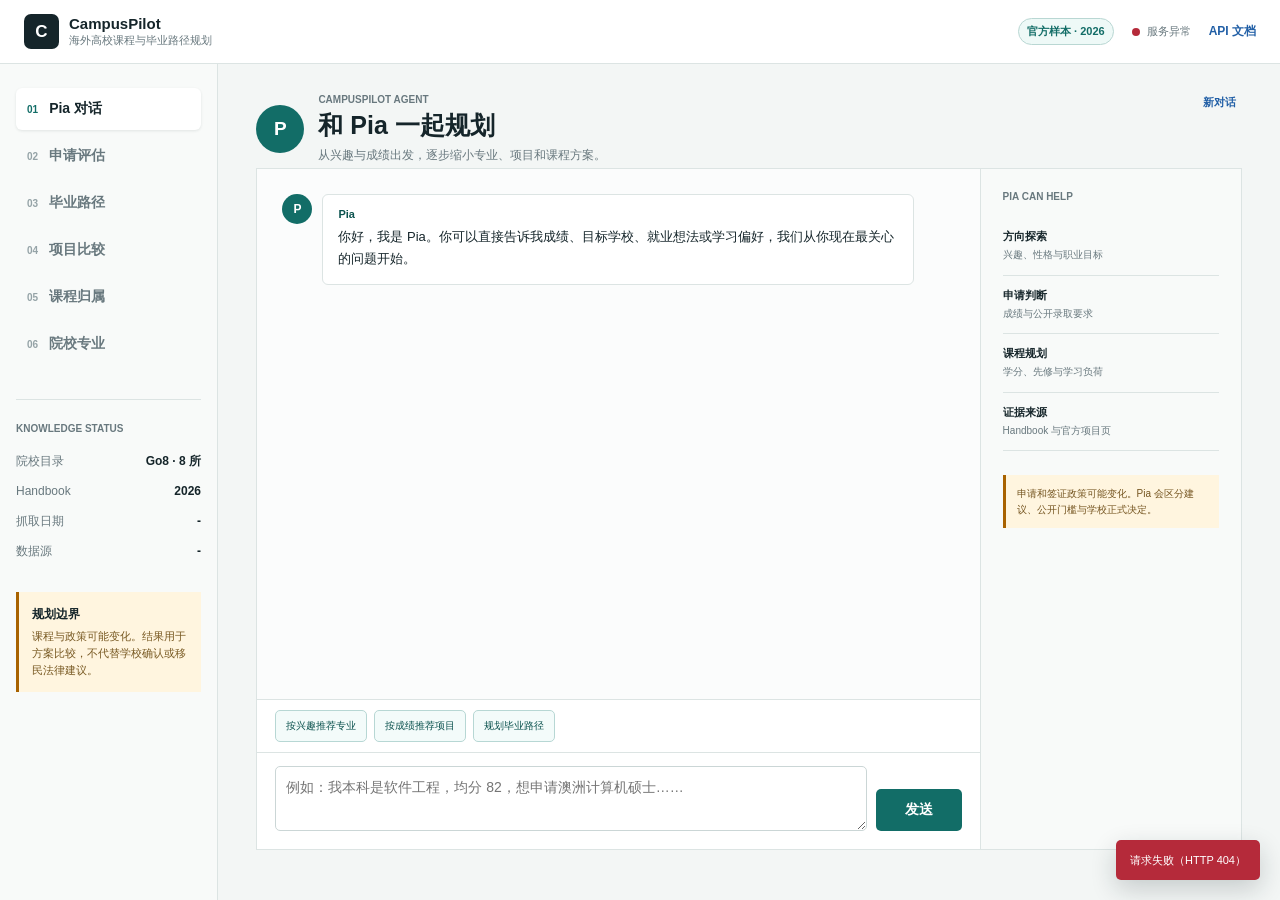
==== commit ff5edb2c: "fix: normalize admission text inputs" ====
--- a/static/index.html
+++ b/static/index.html
@@ -9,7 +9,7 @@
     >
     <title>CampusPilot · 课程与毕业路径规划</title>
     <link rel="icon" href="data:,">
-    <link rel="stylesheet" href="/static/app.css">
+    <link rel="stylesheet" href="/static/app.css?v=20260822-admission-ui-3">
   </head>
   <body>
     <header class="topbar">
@@ -161,10 +161,10 @@
                   </select>
                 </label>
                 <label>本科院校
-                  <input id="undergraduateInstitution" maxlength="200" placeholder="例如：北京科技大学">
+                  <input id="undergraduateInstitution" type="text" maxlength="200" placeholder="例如：北京科技大学">
                 </label>
                 <label>本科专业
-                  <input id="undergraduateMajor" maxlength="200" placeholder="例如：软件工程">
+                  <input id="undergraduateMajor" type="text" maxlength="200" placeholder="例如：软件工程">
                 </label>
                 <label>成绩
                   <input id="admissionScore" type="number" min="0" step="0.01" placeholder="82">
@@ -187,7 +187,11 @@
                   <strong>本科成绩单 PDF</strong>
                   <small>最大 10 MB；文本型 PDF 可直接读取，扫描件会提示需要 OCR。</small>
                 </div>
-                <input id="transcriptFile" type="file" accept="application/pdf,.pdf">
+                <div class="transcript-file-control">
+                  <label class="file-button" for="transcriptFile">选择 PDF</label>
+                  <span id="transcriptFileName">未选择文件</span>
+                  <input id="transcriptFile" type="file" accept="application/pdf,.pdf">
+                </div>
                 <button id="parseTranscriptButton" class="secondary-button" type="button">读取成绩单</button>
               </section>
 
@@ -426,6 +430,6 @@
     </dialog>
 
     <div id="toast" class="toast hidden" role="status" aria-live="polite"></div>
-    <script src="/static/app.js" defer></script>
+    <script src="/static/app.js?v=20260822-admission-ui-3" defer></script>
   </body>
 </html>
--- a/static/app.css
+++ b/static/app.css
@@ -1446,7 +1446,8 @@
 .admission-layout {
   margin-top: 24px;
   display: grid;
-  grid-template-columns: minmax(440px, 0.9fr) minmax(0, 1.1fr);
+  grid-template-columns: minmax(480px, 560px) minmax(0, 1fr);
+  align-items: start;
   border: 1px solid var(--line);
   background: var(--surface);
 }
@@ -1483,6 +1484,48 @@
   background: white;
 }
 
+.transcript-file-control {
+  min-width: 0;
+  display: flex;
+  align-items: center;
+  gap: 8px;
+}
+
+.transcript-file-control input {
+  position: absolute;
+  width: 1px;
+  height: 1px;
+  overflow: hidden;
+  clip: rect(0, 0, 0, 0);
+  white-space: nowrap;
+}
+
+.transcript-file-control span {
+  min-width: 0;
+  overflow: hidden;
+  color: var(--muted);
+  font-size: 10px;
+  text-overflow: ellipsis;
+  white-space: nowrap;
+}
+
+.file-button {
+  flex: 0 0 auto;
+  margin: 0;
+  padding: 7px 10px;
+  border: 1px solid #9cc7c3;
+  border-radius: 5px;
+  background: var(--surface);
+  color: var(--accent);
+  cursor: pointer;
+  font-size: 10px;
+  font-weight: 750;
+}
+
+.file-button:hover {
+  background: #eef9f7;
+}
+
 .transcript-upload strong,
 .transcript-upload small {
   display: block;
@@ -1499,11 +1542,6 @@
   line-height: 1.45;
 }
 
-.transcript-upload input {
-  min-width: 0;
-  font-size: 10px;
-}
-
 .admission-actions {
   margin-top: 16px;
   display: grid;
@@ -1513,12 +1551,12 @@
 
 .admission-result {
   min-width: 0;
-  min-height: 640px;
+  min-height: 520px;
   padding: 25px;
 }
 
 .admission-empty {
-  min-height: 590px;
+  min-height: 470px;
   display: grid;
   align-content: center;
   justify-items: center;
@@ -1550,12 +1588,15 @@
 }
 
 .result-heading > span {
+  max-width: 220px;
   padding: 4px 6px;
   border-radius: 4px;
   background: #eaf6f4;
   color: var(--accent-dark);
   font-size: 8px;
   font-weight: 800;
+  line-height: 1.35;
+  text-align: right;
   overflow-wrap: anywhere;
 }
 
@@ -1841,12 +1882,12 @@
   }
 
   .admission-result {
-    min-height: 420px;
+    min-height: 300px;
     padding: 14px;
   }
 
   .admission-empty {
-    min-height: 380px;
+    min-height: 260px;
   }
 
   .admission-actions {
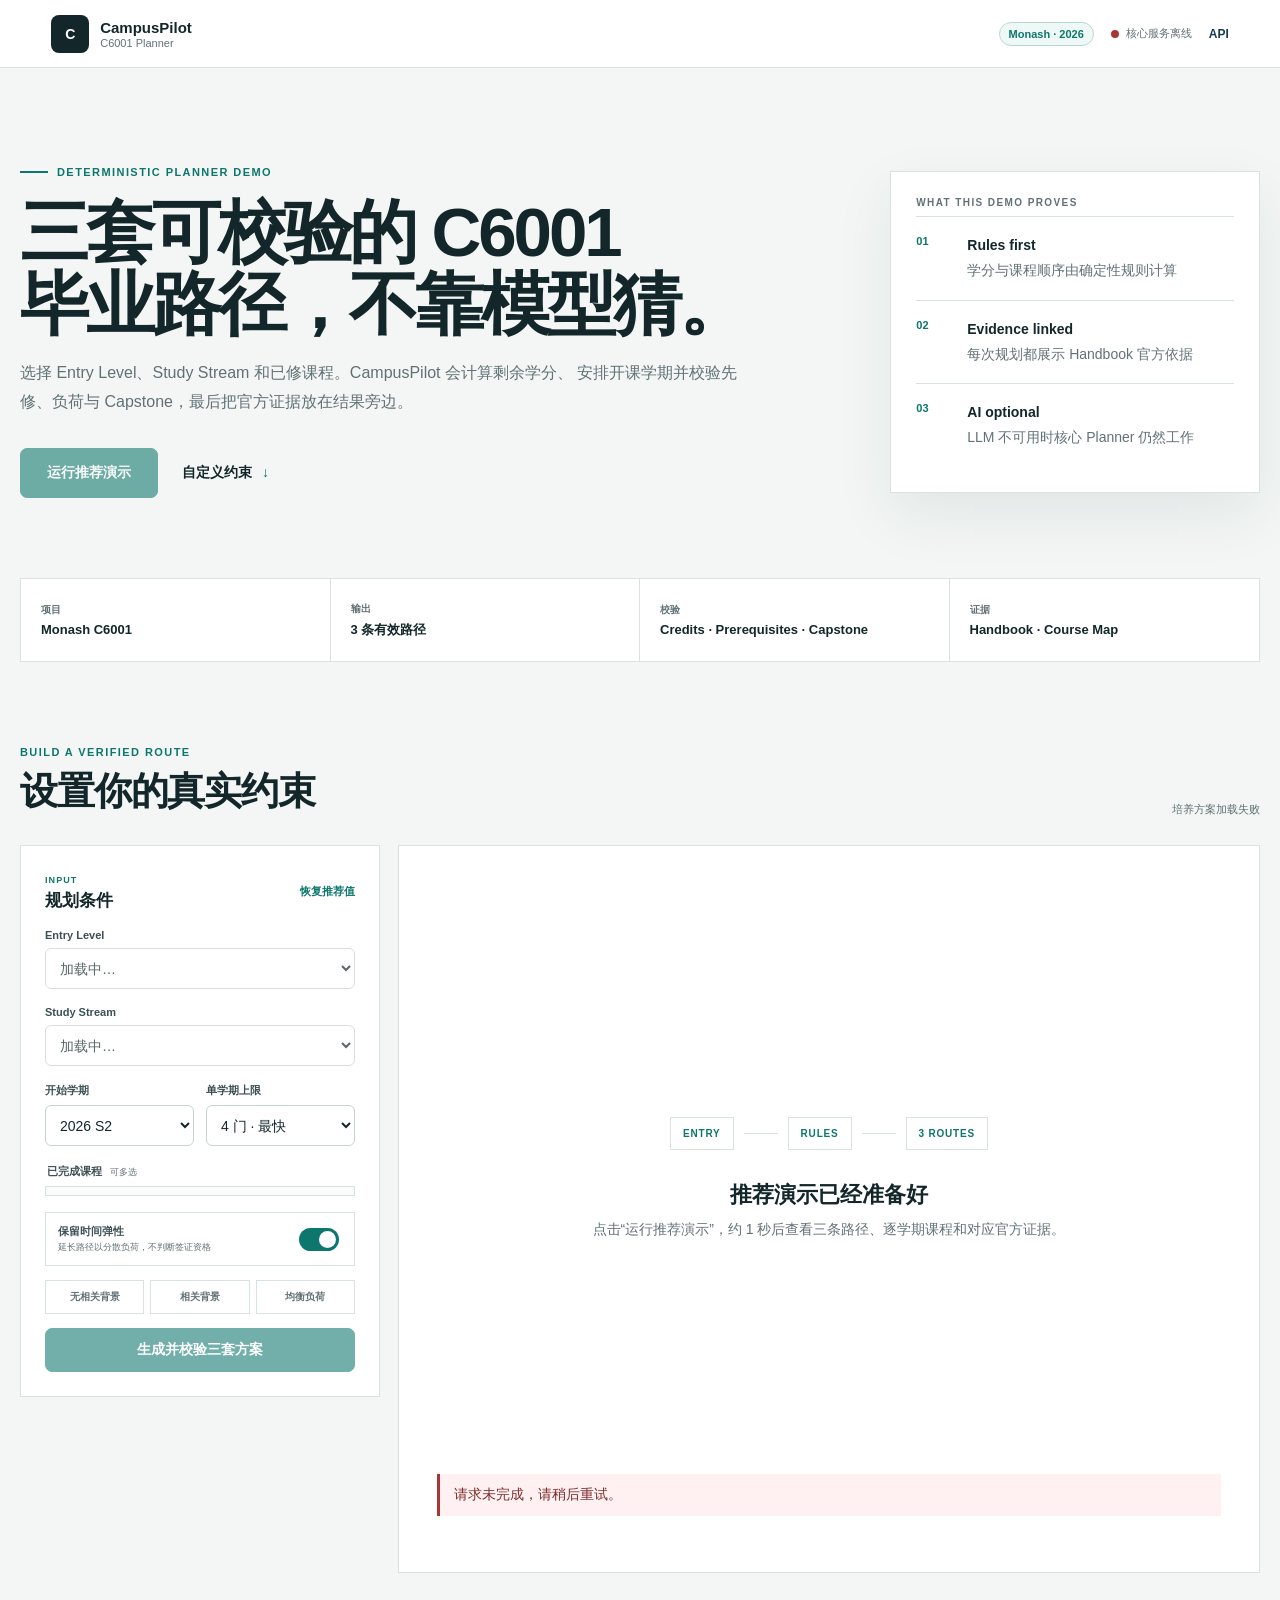
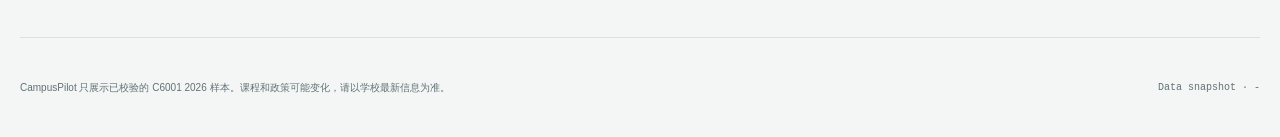
==== commit 06be6b3a: "feat: launch demo-first C6001 planner" ====
--- a/static/index.html
+++ b/static/index.html
@@ -3,433 +3,178 @@
   <head>
     <meta charset="UTF-8">
     <meta name="viewport" content="width=device-width, initial-scale=1.0">
-    <meta
-      name="description"
-      content="CampusPilot 海外高校课程与毕业路径规划 Agent"
-    >
-    <title>CampusPilot · 课程与毕业路径规划</title>
+    <meta name="description" content="CampusPilot C6001 可验证毕业路径演示">
+    <title>CampusPilot · C6001 Planner Demo</title>
     <link rel="icon" href="data:,">
-    <link rel="stylesheet" href="/static/app.css?v=20260822-admission-ui-3">
+    <link rel="stylesheet" href="/static/planner.css?v=20260823-demo-first-1">
   </head>
   <body>
     <header class="topbar">
-      <a class="brand" href="/" aria-label="CampusPilot 首页">
+      <a class="brand" href="/" aria-label="CampusPilot C6001 Planner">
         <span class="brand-mark" aria-hidden="true">C</span>
-        <span>
-          <strong>CampusPilot</strong>
-          <small>海外高校课程与毕业路径规划</small>
-        </span>
+        <span><strong>CampusPilot</strong><small>C6001 Planner</small></span>
       </a>
       <div class="top-actions">
-        <span class="data-chip">官方样本 · 2026</span>
-        <span class="service-state"><i></i><span id="serviceLabel">检查服务</span></span>
-        <a href="/docs" target="_blank" rel="noreferrer">API 文档</a>
+        <span class="dataset-badge">Monash · 2026</span>
+        <span id="serviceState" class="service-state" aria-live="polite">
+          <i></i><span id="serviceLabel">正在检查核心服务</span>
+        </span>
+        <a href="/docs" target="_blank" rel="noreferrer">API</a>
       </div>
     </header>
 
-    <div class="shell">
-      <aside class="sidebar">
-        <nav aria-label="主要功能">
-          <button class="nav-button active" type="button" data-view="agent">
-            <span>01</span>Pia 对话
-          </button>
-          <button class="nav-button" type="button" data-view="admission">
-            <span>02</span>申请评估
-          </button>
-          <button class="nav-button" type="button" data-view="planner">
-            <span>03</span>毕业路径
-          </button>
-          <button class="nav-button" type="button" data-view="compare">
-            <span>04</span>项目比较
-          </button>
-          <button class="nav-button" type="button" data-view="classifier">
-            <span>05</span>课程归属
-          </button>
-          <button class="nav-button" type="button" data-view="universities">
-            <span>06</span>院校专业
-          </button>
-        </nav>
+    <main>
+      <section class="hero" aria-labelledby="pageTitle">
+        <div class="hero-copy">
+          <p class="eyebrow"><span></span>DETERMINISTIC PLANNER DEMO</p>
+          <h1 id="pageTitle">三套可校验的 C6001<br>毕业路径，不靠模型猜。</h1>
+          <p class="hero-lead">
+            选择 Entry Level、Study Stream 和已修课程。CampusPilot 会计算剩余学分、
+            安排开课学期并校验先修、负荷与 Capstone，最后把官方证据放在结果旁边。
+          </p>
+          <div class="hero-actions">
+            <button id="runDemoButton" class="primary-button hero-button" type="button" disabled>运行推荐演示</button>
+            <a class="text-link" href="#planner">自定义约束 <span>↓</span></a>
+          </div>
+        </div>
+        <aside class="proof-panel" aria-label="演示能力">
+          <p class="proof-label">WHAT THIS DEMO PROVES</p>
+          <div class="proof-item"><strong>01</strong><span><b>Rules first</b>学分与课程顺序由确定性规则计算</span></div>
+          <div class="proof-item"><strong>02</strong><span><b>Evidence linked</b>每次规划都展示 Handbook 官方依据</span></div>
+          <div class="proof-item"><strong>03</strong><span><b>AI optional</b>LLM 不可用时核心 Planner 仍然工作</span></div>
+        </aside>
+      </section>
 
-        <section class="source-summary">
-          <p class="overline">Knowledge status</p>
-          <dl>
-            <div><dt>院校目录</dt><dd>Go8 · 8 所</dd></div>
-            <div><dt>Handbook</dt><dd>2026</dd></div>
-            <div><dt>抓取日期</dt><dd id="retrievedDate">-</dd></div>
-            <div><dt>数据源</dt><dd id="sourceCount">-</dd></div>
-          </dl>
-        </section>
+      <section class="capability-strip" aria-label="核心能力">
+        <div><span>项目</span><strong>Monash C6001</strong></div>
+        <div><span>输出</span><strong>3 条有效路径</strong></div>
+        <div><span>校验</span><strong>Credits · Prerequisites · Capstone</strong></div>
+        <div><span>证据</span><strong>Handbook · Course Map</strong></div>
+      </section>
 
-        <div class="sidebar-notice">
-          <strong>规划边界</strong>
-          <p>课程与政策可能变化。结果用于方案比较，不代替学校确认或移民法律建议。</p>
+      <section id="planner" class="planner-section">
+        <div class="section-heading">
+          <div>
+            <p class="eyebrow">BUILD A VERIFIED ROUTE</p>
+            <h2>设置你的真实约束</h2>
+          </div>
+          <p id="catalogMeta">正在加载 2026 培养方案…</p>
         </div>
-      </aside>
 
-      <main>
-        <section id="agentView" class="view agent-view">
-          <div class="agent-heading">
-            <div class="pia-identity">
-              <span class="pia-avatar" aria-hidden="true">P</span>
+        <div class="planner-layout">
+          <form id="planForm" class="control-card">
+            <div class="card-heading">
+              <div><span>INPUT</span><h3>规划条件</h3></div>
+              <button id="resetPlanButton" class="quiet-button" type="button">恢复推荐值</button>
+            </div>
+
+            <label for="programVariant">Entry Level</label>
+            <select id="programVariant" required disabled><option>加载中…</option></select>
+
+            <label for="studyStream">Study Stream</label>
+            <select id="studyStream" required disabled><option>加载中…</option></select>
+
+            <div class="field-grid">
               <div>
-                <p class="overline">CampusPilot Agent</p>
-                <h1>和 Pia 一起规划</h1>
-                <p>从兴趣与成绩出发，逐步缩小专业、项目和课程方案。</p>
+                <label for="startSemester">开始学期</label>
+                <select id="startSemester">
+                  <option value="2026-S2">2026 S2</option>
+                  <option value="2027-S1">2027 S1</option>
+                  <option value="2027-S2">2027 S2</option>
+                </select>
+              </div>
+              <div>
+                <label for="maxLoad">单学期上限</label>
+                <select id="maxLoad">
+                  <option value="4">4 门 · 最快</option>
+                  <option value="3">3 门 · 均衡</option>
+                  <option value="2">2 门 · 低负荷</option>
+                </select>
               </div>
             </div>
-            <button id="clearChatButton" class="text-button" type="button">新对话</button>
-          </div>
 
-          <div class="chat-layout">
-            <section class="chat-panel" aria-label="Pia 对话">
-              <div id="chatMessages" class="chat-messages" aria-live="polite">
-                <article class="chat-message assistant">
-                  <span class="message-avatar" aria-hidden="true">P</span>
-                  <div class="message-body">
-                    <strong>Pia</strong>
-                    <p>你好，我是 Pia。你可以直接告诉我成绩、目标学校、就业想法或学习偏好，我们从你现在最关心的问题开始。</p>
-                  </div>
-                </article>
+            <fieldset>
+              <legend>已完成课程 <small>可多选</small></legend>
+              <div id="completedCourses" class="course-options" aria-live="polite"></div>
+            </fieldset>
+
+            <label class="toggle-row" for="policyFlexibility">
+              <span><strong>保留时间弹性</strong><small>延长路径以分散负荷，不判断签证资格</small></span>
+              <input id="policyFlexibility" type="checkbox" role="switch" checked>
+            </label>
+
+            <div class="scenario-row" aria-label="快速场景">
+              <button type="button" data-scenario="el1">无相关背景</button>
+              <button type="button" data-scenario="el2">相关背景</button>
+              <button type="button" data-scenario="balanced">均衡负荷</button>
+            </div>
+
+            <button id="generateButton" class="primary-button full-width" type="submit" disabled>生成并校验三套方案</button>
+          </form>
+
+          <section class="result-card" aria-live="polite" aria-busy="false">
+            <div id="plannerEmpty" class="empty-state">
+              <div class="route-preview" aria-hidden="true">
+                <span>ENTRY</span><i></i><span>RULES</span><i></i><span>3 ROUTES</span>
+              </div>
+              <h3>推荐演示已经准备好</h3>
+              <p>点击“运行推荐演示”，约 1 秒后查看三条路径、逐学期课程和对应官方证据。</p>
+            </div>
+
+            <div id="plannerMessage" class="planner-message hidden" role="alert"></div>
+
+            <div id="planResults" class="hidden">
+              <div class="result-heading">
+                <div><p class="eyebrow">VALIDATED OUTPUT</p><h3>规划结果</h3></div>
+                <span id="confidenceBadge" class="confidence-badge">高置信度</span>
               </div>
 
-              <div id="chatSuggestions" class="chat-suggestions">
-                <button type="button" data-prompt="我喜欢编程，也希望有国际化就业机会，适合什么专业？">按兴趣推荐专业</button>
-                <button type="button" data-prompt="我的本科均分是 82，想申请澳洲八大的计算机硕士，应该先看哪些项目？">按成绩推荐项目</button>
-                <button type="button" data-prompt="我想尽快毕业，同时给实习和求职留时间，课程应该怎么安排？">规划毕业路径</button>
+              <div class="summary-grid">
+                <div><span>Entry Level</span><strong id="summaryEntry">-</strong></div>
+                <div><span>待完成</span><strong id="summaryCredits">-</strong></div>
+                <div><span>有效方案</span><strong id="summaryValid">-</strong></div>
+                <div><span>规则结论</span><strong id="summaryRules">-</strong></div>
               </div>
 
-              <form id="chatForm" class="chat-composer">
-                <label class="sr-only" for="chatInput">告诉 Pia 你的问题</label>
-                <textarea id="chatInput" rows="2" maxlength="4000" placeholder="例如：我本科是软件工程，均分 82，想申请澳洲计算机硕士……" required></textarea>
-                <button id="sendChatButton" class="primary-button" type="submit">发送</button>
-              </form>
-            </section>
+              <div id="warningList" class="warning-list"></div>
+              <div id="planTabs" class="plan-tabs" role="tablist" aria-label="规划方案"></div>
 
-            <aside class="agent-context">
-              <p class="overline">Pia can help</p>
-              <dl>
-                <div><dt>方向探索</dt><dd>兴趣、性格与职业目标</dd></div>
-                <div><dt>申请判断</dt><dd>成绩与公开录取要求</dd></div>
-                <div><dt>课程规划</dt><dd>学分、先修与学习负荷</dd></div>
-                <div><dt>证据来源</dt><dd>Handbook 与官方项目页</dd></div>
-              </dl>
-              <p class="agent-boundary">申请和签证政策可能变化。Pia 会区分建议、公开门槛与学校正式决定。</p>
-            </aside>
+              <article class="selected-plan">
+                <div class="selected-plan-heading">
+                  <div><span>SELECTED ROUTE</span><h3 id="selectedPlanName">-</h3></div>
+                  <strong id="selectedPlanSemesters">-</strong>
+                </div>
+                <p id="selectedPlanDescription">-</p>
+                <div id="semesterTimeline" class="semester-timeline"></div>
+              </article>
+
+              <section class="trace-panel">
+                <div class="subheading"><h3>为什么这条路径有效</h3><span id="traceCount">0 steps</span></div>
+                <ol id="traceList" class="trace-list"></ol>
+              </section>
+            </div>
+          </section>
+        </div>
+      </section>
+
+      <section id="evidenceSection" class="evidence-section hidden" aria-labelledby="evidenceTitle">
+        <div class="evidence-heading">
+          <div>
+            <p class="eyebrow">OFFICIAL EVIDENCE</p>
+            <h2 id="evidenceTitle">不是一句“根据官网”，而是可打开的依据。</h2>
           </div>
-        </section>
+          <p><strong id="evidenceCount">0</strong> 条本次规划证据</p>
+        </div>
+        <div id="evidenceGrid" class="evidence-grid"></div>
+      </section>
 
-        <section id="admissionView" class="view hidden">
-          <div class="view-heading">
-            <div>
-              <p class="overline">Admission navigator</p>
-              <h1>从本科成绩到项目选择</h1>
-              <p>上传成绩单或手动填写背景，让 Pia 推荐候选项目，再核对已收录的官方要求。</p>
-            </div>
-            <span class="version-label">澳洲八大 · 授课型硕士</span>
-          </div>
-
-          <div class="admission-layout">
-            <form id="admissionForm" class="admission-form">
-              <div class="control-heading">
-                <h2>申请背景</h2>
-                <span>计算机与商科</span>
-              </div>
-
-              <div class="admission-grid">
-                <label>目标学校
-                  <select id="admissionUniversity">
-                    <option value="">不限，由 Pia 推荐</option>
-                    <option value="Monash">Monash University</option>
-                    <option value="Melbourne">The University of Melbourne</option>
-                    <option value="Sydney">The University of Sydney</option>
-                    <option value="UNSW">UNSW Sydney</option>
-                    <option value="ANU">Australian National University</option>
-                    <option value="UQ">The University of Queensland</option>
-                    <option value="UWA">The University of Western Australia</option>
-                    <option value="Adelaide">Adelaide University</option>
-                  </select>
-                </label>
-                <label>申请方向
-                  <select id="admissionDiscipline">
-                    <option value="computing">计算机与信息技术</option>
-                    <option value="business">商科</option>
-                  </select>
-                </label>
-                <label class="admission-wide">具体项目
-                  <select id="admissionProgram" disabled>
-                    <option value="">先选择目标学校</option>
-                  </select>
-                </label>
-                <label>本科院校
-                  <input id="undergraduateInstitution" type="text" maxlength="200" placeholder="例如：北京科技大学">
-                </label>
-                <label>本科专业
-                  <input id="undergraduateMajor" type="text" maxlength="200" placeholder="例如：软件工程">
-                </label>
-                <label>成绩
-                  <input id="admissionScore" type="number" min="0" step="0.01" placeholder="82">
-                </label>
-                <label>成绩量表
-                  <select id="admissionScale">
-                    <option value="100">百分制</option>
-                    <option value="4">4 分制 GPA</option>
-                    <option value="7">7 分制 GPA</option>
-                    <option value="3">3 分制 GPA</option>
-                  </select>
-                </label>
-                <label class="admission-wide">你的目标
-                  <textarea id="admissionGoal" rows="3" maxlength="500" placeholder="例如：希望从事软件开发，重视国际化机会，优先考虑澳洲八大。"></textarea>
-                </label>
-              </div>
-
-              <section class="transcript-upload">
-                <div>
-                  <strong>本科成绩单 PDF</strong>
-                  <small>最大 10 MB；文本型 PDF 可直接读取，扫描件会提示需要 OCR。</small>
-                </div>
-                <div class="transcript-file-control">
-                  <label class="file-button" for="transcriptFile">选择 PDF</label>
-                  <span id="transcriptFileName">未选择文件</span>
-                  <input id="transcriptFile" type="file" accept="application/pdf,.pdf">
-                </div>
-                <button id="parseTranscriptButton" class="secondary-button" type="button">读取成绩单</button>
-              </section>
-
-              <div class="admission-actions">
-                <button id="recommendAdmissionButton" class="secondary-button" type="button">让 Pia 推荐项目</button>
-                <button id="evaluateAdmissionButton" class="primary-button" type="submit">核对公开门槛</button>
-              </div>
-            </form>
-
-            <section class="admission-result" aria-live="polite">
-              <div id="admissionEmpty" class="admission-empty">
-                <strong>先提供你的申请背景</strong>
-                <p>不确定学校时可以直接让 Pia 推荐；选择具体项目后再核对公开录取要求。</p>
-              </div>
-              <div id="transcriptResult" class="hidden"></div>
-              <div id="admissionResult" class="hidden"></div>
-            </section>
-          </div>
-        </section>
-
-        <section id="plannerView" class="view hidden">
-          <div class="view-heading">
-            <div>
-              <p class="overline">Study plan agent</p>
-              <h1>设计你的毕业路径</h1>
-              <p>基于 Entry Level、Study Stream、已修课程与学习负荷生成可校验方案。</p>
-            </div>
-            <span id="catalogVersion" class="version-label">加载中</span>
-          </div>
-
-          <div class="planner-layout">
-            <form id="planForm" class="control-panel">
-              <div class="control-heading">
-                <h2>规划约束</h2>
-                <button id="resetPlanButton" class="text-button" type="button">重置</button>
-              </div>
-
-              <label for="programVariant">项目与 Entry Level</label>
-              <select id="programVariant" required></select>
-
-              <label for="studyStream">Study Stream</label>
-              <select id="studyStream" required></select>
-
-              <div class="two-columns">
-                <div>
-                  <label for="startSemester">开始学期</label>
-                  <select id="startSemester">
-                    <option value="2026-S2">2026 S2</option>
-                    <option value="2027-S1">2027 S1</option>
-                    <option value="2027-S2">2027 S2</option>
-                  </select>
-                </div>
-                <div>
-                  <label for="maxLoad">每学期最多</label>
-                  <select id="maxLoad">
-                    <option value="4">4 门</option>
-                    <option value="3">3 门</option>
-                    <option value="2">2 门</option>
-                  </select>
-                </div>
-              </div>
-
-              <fieldset>
-                <legend>已完成课程</legend>
-                <div id="completedCourses" class="course-options"></div>
-              </fieldset>
-
-              <label class="toggle-row">
-                <input id="policyFlexibility" type="checkbox">
-                <span>
-                  <strong>保留毕业后规划弹性</strong>
-                  <small>只作为学习时长约束，不判断签证资格</small>
-                </span>
-              </label>
-
-              <button id="generateButton" class="primary-button" type="submit">
-                生成三套方案
-              </button>
-            </form>
-
-            <section class="result-canvas" aria-live="polite">
-              <div id="plannerEmpty" class="empty-state">
-                <img
-                  src="/static/campuspilot-journey.png"
-                  alt="从高校项目经过课程路径到毕业目标的规划示意图"
-                >
-                <h2>先设置你的规划约束</h2>
-                <p>Agent 会加载培养方案、计算学分、安排课程，并检查先修与 Capstone 条件。</p>
-              </div>
-
-              <div id="planResults" class="hidden">
-                <div class="summary-band">
-                  <div><span>Entry Level</span><strong id="summaryEntry">-</strong></div>
-                  <div><span>待完成学分</span><strong id="summaryCredits">-</strong></div>
-                  <div><span>有效方案</span><strong id="summaryValid">-</strong></div>
-                  <div><span>置信度</span><strong id="summaryConfidence">-</strong></div>
-                </div>
-
-                <div id="warningList" class="warning-list"></div>
-
-                <div class="plan-toolbar">
-                  <div id="planTabs" class="plan-tabs" role="tablist"></div>
-                  <button id="savePlanButton" class="secondary-button" type="button">
-                    保存此方案
-                  </button>
-                </div>
-
-                <div class="plan-intro">
-                  <div>
-                    <p class="overline">Selected route</p>
-                    <h2 id="selectedPlanName">-</h2>
-                    <p id="selectedPlanDescription">-</p>
-                  </div>
-                  <div class="plan-stat">
-                    <strong id="selectedPlanSemesters">-</strong>
-                    <span>预计学期</span>
-                  </div>
-                </div>
-
-                <div id="semesterTimeline" class="semester-timeline"></div>
-
-                <div class="evidence-grid">
-                  <section>
-                    <div class="subheading">
-                      <h3>Agent Trace</h3>
-                      <span id="traceCount">0 steps</span>
-                    </div>
-                    <ol id="traceList" class="trace-list"></ol>
-                  </section>
-                  <section>
-                    <div class="subheading">
-                      <h3>官方来源</h3>
-                      <span>可追溯</span>
-                    </div>
-                    <ul id="sourceList" class="source-list"></ul>
-                  </section>
-                </div>
-              </div>
-            </section>
-          </div>
-        </section>
-
-        <section id="compareView" class="view hidden">
-          <div class="view-heading">
-            <div>
-              <p class="overline">Program comparison</p>
-              <h1>比较 Entry Level</h1>
-              <p>同一项目可能因既往背景进入不同起点，学分与完成时间随之变化。</p>
-            </div>
-          </div>
-
-          <form id="compareForm" class="inline-form">
-            <select id="compareFirst"></select>
-            <span>对比</span>
-            <select id="compareSecond"></select>
-            <select id="compareStream"></select>
-            <button class="primary-button" type="submit">开始比较</button>
-          </form>
-          <div id="compareResults" class="compare-results"></div>
-        </section>
-
-        <section id="classifierView" class="view hidden">
-          <div class="view-heading">
-            <div>
-              <p class="overline">Course role inspector</p>
-              <h1>判断课程在培养方案中的角色</h1>
-              <p>课程属性不是课程自身常量，而取决于 Entry Level、Stream 和 Handbook 年份。</p>
-            </div>
-          </div>
-
-          <form id="classifierForm" class="inline-form">
-            <select id="classifierProgram"></select>
-            <select id="classifierStream"></select>
-            <select id="classifierCourse"></select>
-            <button class="primary-button" type="submit">判断归属</button>
-          </form>
-          <div id="classifierResult" class="classifier-result">
-            <p>选择课程后查看它是 Foundation、Core、Capstone、Elective 或不计入当前路径。</p>
-          </div>
-        </section>
-
-        <section id="universitiesView" class="view hidden">
-          <div class="view-heading">
-            <div>
-              <p class="overline">Go8 program directory</p>
-              <h1>澳洲八大院校与常见专业</h1>
-              <p>覆盖商科、计算机、工程、数学和物理；目录接入不代表毕业路径已经验证。</p>
-            </div>
-            <a
-              class="source-link"
-              href="https://go8.edu.au/about/the-go8"
-              target="_blank"
-              rel="noreferrer"
-            >Go8 官方成员</a>
-          </div>
-
-          <div id="disciplineFilters" class="discipline-filters" role="tablist"></div>
-
-          <div class="coverage-band">
-            <div>
-              <span>当前成员</span>
-              <strong id="universityCount">8</strong>
-            </div>
-            <div>
-              <span>专业分类</span>
-              <strong id="disciplineCount">5</strong>
-            </div>
-            <div>
-              <span>规划已验证</span>
-              <strong id="verifiedUniversityCount">1</strong>
-            </div>
-            <p id="go8CoverageNotice">加载覆盖说明...</p>
-          </div>
-
-          <div id="universityGrid" class="university-grid" aria-live="polite"></div>
-        </section>
-      </main>
-    </div>
-
-    <dialog id="confirmDialog">
-      <div class="dialog-heading">
-        <div>
-          <p class="overline">User confirmation</p>
-          <h2>确认保存学习方案</h2>
-        </div>
-        <button id="closeDialogButton" class="close-button" type="button" aria-label="关闭">×</button>
-      </div>
-      <div id="confirmPreview" class="confirm-preview"></div>
-      <p class="dialog-note">
-        工作流已在 LangGraph Interrupt 暂停。确认后才会执行保存动作。
-      </p>
-      <div class="dialog-actions">
-        <button id="rejectSaveButton" class="danger-button" type="button">放弃保存</button>
-        <button id="confirmSaveButton" class="primary-button" type="button">确认保存</button>
-      </div>
-    </dialog>
+      <footer>
+        <p>CampusPilot 只展示已校验的 C6001 2026 样本。课程和政策可能变化，请以学校最新信息为准。</p>
+        <span id="retrievedDate">Data snapshot · -</span>
+      </footer>
+    </main>
 
     <div id="toast" class="toast hidden" role="status" aria-live="polite"></div>
-    <script src="/static/app.js?v=20260822-admission-ui-3" defer></script>
+    <script type="module" src="/static/js/planner-page.js?v=20260823-demo-first-1"></script>
   </body>
 </html>
--- a/static/planner.css
+++ b/static/planner.css
@@ -0,0 +1,221 @@
+:root {
+  color-scheme: light;
+  --ink: #13272b;
+  --muted: #617176;
+  --line: #d8e2df;
+  --surface: #fff;
+  --canvas: #f3f6f4;
+  --accent: #0d766d;
+  --accent-dark: #07554f;
+  --lime: #d8ef79;
+  --navy: #173b52;
+  --amber: #a45f05;
+  --red: #a93636;
+  font-family: Inter, "Segoe UI", "Microsoft YaHei", sans-serif;
+}
+
+* { box-sizing: border-box; }
+html { scroll-behavior: smooth; }
+body { margin: 0; min-width: 320px; background: var(--canvas); color: var(--ink); font-size: 14px; }
+button, input, select { font: inherit; }
+button, a { -webkit-tap-highlight-color: transparent; }
+button { cursor: pointer; }
+.hidden { display: none !important; }
+
+.topbar { height: 68px; padding: 0 clamp(20px, 4vw, 64px); display: flex; align-items: center; justify-content: space-between; border-bottom: 1px solid var(--line); background: rgba(255,255,255,.94); position: sticky; top: 0; z-index: 20; backdrop-filter: blur(14px); }
+.brand { display: flex; align-items: center; gap: 11px; color: var(--ink); text-decoration: none; }
+.brand-mark { width: 38px; height: 38px; display: grid; place-items: center; border-radius: 8px; background: var(--ink); color: white; font-weight: 850; }
+.brand strong, .brand small { display: block; }
+.brand strong { font-size: 15px; }
+.brand small { margin-top: 1px; color: var(--muted); font-size: 11px; }
+.top-actions, .service-state { display: flex; align-items: center; }
+.top-actions { gap: 17px; }
+.top-actions a { color: var(--navy); font-size: 12px; font-weight: 750; text-decoration: none; }
+.dataset-badge { padding: 5px 9px; border: 1px solid #b8d8d3; border-radius: 999px; background: #eef9f7; color: var(--accent); font-size: 11px; font-weight: 750; }
+.service-state { gap: 7px; color: var(--muted); font-size: 11px; }
+.service-state i { width: 8px; height: 8px; border-radius: 50%; background: #98a7aa; }
+.service-state.online i { background: #14976c; box-shadow: 0 0 0 4px rgba(20,151,108,.11); }
+.service-state.degraded i { background: #d28a12; }
+.service-state.offline i { background: var(--red); }
+
+main { width: min(1440px, calc(100% - 40px)); margin: 0 auto; }
+.hero { min-height: 510px; padding: 84px 0 66px; display: grid; grid-template-columns: minmax(0,1.35fr) minmax(320px,.65fr); gap: clamp(50px,8vw,120px); align-items: center; }
+.eyebrow { margin: 0; color: var(--accent); font-size: 11px; font-weight: 850; letter-spacing: .13em; }
+.hero .eyebrow { display: flex; align-items: center; gap: 9px; }
+.hero .eyebrow span { width: 28px; height: 2px; background: var(--accent); }
+h1 { margin: 18px 0; max-width: 850px; font-size: clamp(42px,5.4vw,76px); line-height: 1.05; letter-spacing: -.045em; }
+.hero-lead { max-width: 720px; margin: 0; color: var(--muted); font-size: 16px; line-height: 1.8; }
+.hero-actions { margin-top: 32px; display: flex; align-items: center; gap: 24px; }
+.primary-button { min-height: 44px; padding: 0 20px; border: 1px solid var(--accent); border-radius: 7px; background: var(--accent); color: white; font-weight: 780; }
+.primary-button:hover { background: var(--accent-dark); }
+.primary-button:disabled { opacity: .58; cursor: wait; }
+.hero-button { min-height: 50px; padding: 0 26px; }
+.text-link { color: var(--ink); font-weight: 750; text-decoration: none; }
+.text-link span { margin-left: 6px; color: var(--accent); }
+.proof-panel { padding: 25px; border: 1px solid var(--line); background: var(--surface); box-shadow: 0 22px 55px rgba(20,45,49,.08); }
+.proof-label { margin: 0 0 8px; color: var(--muted); font-size: 10px; font-weight: 850; letter-spacing: .14em; }
+.proof-item { padding: 18px 0; display: grid; grid-template-columns: 38px 1fr; gap: 13px; border-top: 1px solid var(--line); }
+.proof-item > strong { color: var(--accent); font-size: 11px; }
+.proof-item span { color: var(--muted); line-height: 1.55; }
+.proof-item b { display: block; margin-bottom: 3px; color: var(--ink); font-size: 14px; }
+
+.capability-strip { display: grid; grid-template-columns: repeat(4,1fr); border: 1px solid var(--line); background: var(--surface); }
+.capability-strip > div { min-height: 82px; padding: 18px 20px; display: flex; flex-direction: column; justify-content: center; border-right: 1px solid var(--line); }
+.capability-strip > div:last-child { border-right: 0; }
+.capability-strip span { color: var(--muted); font-size: 10px; font-weight: 750; text-transform: uppercase; }
+.capability-strip strong { margin-top: 5px; font-size: 13px; }
+
+.planner-section { padding: 84px 0 64px; }
+.section-heading, .evidence-heading { display: flex; justify-content: space-between; align-items: flex-end; gap: 28px; }
+.section-heading h2, .evidence-heading h2 { margin: 8px 0 0; font-size: clamp(28px,3vw,42px); letter-spacing: -.03em; }
+.section-heading > p { margin: 0; color: var(--muted); font-family: Consolas, monospace; font-size: 11px; }
+.planner-layout { margin-top: 28px; display: grid; grid-template-columns: 360px minmax(0,1fr); align-items: start; gap: 18px; }
+.control-card, .result-card { border: 1px solid var(--line); background: var(--surface); }
+.control-card { padding: 24px; position: sticky; top: 88px; }
+.card-heading, .result-heading, .subheading, .selected-plan-heading, .evidence-card-top, .evidence-card-footer { display: flex; align-items: center; justify-content: space-between; gap: 16px; }
+.card-heading span, .selected-plan-heading span { color: var(--accent); font-size: 9px; font-weight: 850; letter-spacing: .12em; }
+h2, h3, p { overflow-wrap: anywhere; }
+h3 { margin: 3px 0 0; font-size: 17px; }
+.quiet-button { padding: 0; border: 0; background: transparent; color: var(--accent); font-size: 11px; font-weight: 750; }
+label, legend { display: block; margin: 17px 0 7px; color: #3c5054; font-size: 11px; font-weight: 780; }
+legend small { margin-left: 5px; color: var(--muted); font-weight: 500; }
+select { width: 100%; height: 41px; padding: 0 10px; border: 1px solid #c7d3d1; border-radius: 6px; background: white; color: var(--ink); outline: none; }
+select:focus { border-color: var(--accent); box-shadow: 0 0 0 3px rgba(13,118,109,.1); }
+.field-grid { display: grid; grid-template-columns: 1fr 1fr; gap: 12px; }
+fieldset { margin: 18px 0 0; padding: 0; border: 0; }
+.course-options { max-height: 190px; padding: 4px 10px; overflow: auto; border: 1px solid var(--line); background: #fafcfb; }
+.course-options label { margin: 0; padding: 8px 2px; display: grid; grid-template-columns: 17px 1fr; gap: 8px; align-items: start; border-bottom: 1px solid #e7edeb; cursor: pointer; }
+.course-options label:last-child { border-bottom: 0; }
+.course-options input { margin-top: 3px; accent-color: var(--accent); }
+.course-options strong, .course-options small { display: block; }
+.course-options strong { color: var(--ink); font-size: 11px; }
+.course-options small { margin-top: 1px; color: var(--muted); font-size: 10px; font-weight: 500; }
+.toggle-row { margin-top: 16px; padding: 11px 12px; display: grid; grid-template-columns: 1fr auto; align-items: center; border: 1px solid var(--line); cursor: pointer; }
+.toggle-row strong, .toggle-row small { display: block; }
+.toggle-row small { margin-top: 2px; color: var(--muted); font-weight: 500; }
+.toggle-row input { appearance: none; width: 40px; height: 23px; border-radius: 999px; background: #c9d3d1; position: relative; }
+.toggle-row input::after { content: ""; width: 17px; height: 17px; border-radius: 50%; background: white; position: absolute; top: 3px; left: 3px; transition: transform .16s; }
+.toggle-row input:checked { background: var(--accent); }
+.toggle-row input:checked::after { transform: translateX(17px); }
+.scenario-row { margin: 14px 0; display: grid; grid-template-columns: repeat(3,1fr); gap: 6px; }
+.scenario-row button { min-height: 34px; padding: 4px; border: 1px solid var(--line); background: white; color: var(--muted); font-size: 10px; font-weight: 700; }
+.scenario-row button.active { border-color: var(--accent); background: #edf8f5; color: var(--accent); }
+.full-width { width: 100%; }
+
+.result-card { min-height: 680px; padding: clamp(24px,3vw,38px); position: relative; }
+.result-card[aria-busy="true"]::after { content: ""; height: 3px; position: absolute; top: -1px; left: -1px; right: -1px; background: linear-gradient(90deg,var(--accent),var(--lime),var(--accent)); background-size: 200% 100%; animation: loading 1.2s linear infinite; }
+@keyframes loading { to { background-position: -200% 0; } }
+.empty-state { min-height: 590px; display: grid; place-content: center; justify-items: center; text-align: center; }
+.empty-state h3 { margin-top: 30px; font-size: 22px; }
+.empty-state p { max-width: 480px; margin: 8px 0 0; color: var(--muted); line-height: 1.7; }
+.route-preview { display: flex; align-items: center; gap: 10px; }
+.route-preview span { padding: 10px 12px; border: 1px solid var(--line); color: var(--accent); font-size: 10px; font-weight: 850; letter-spacing: .08em; }
+.route-preview i { width: 34px; height: 1px; background: var(--line); }
+.planner-message { margin-bottom: 18px; padding: 12px 14px; border-left: 3px solid var(--red); background: #fff1f1; color: #7b2d2d; }
+.result-heading { margin-bottom: 22px; }
+.confidence-badge { padding: 6px 9px; border-radius: 999px; background: #e8f7ef; color: #08764c; font-size: 10px; font-weight: 800; }
+.confidence-badge.review { background: #fff3dc; color: var(--amber); }
+.summary-grid { display: grid; grid-template-columns: repeat(4,1fr); border: 1px solid var(--line); }
+.summary-grid div { padding: 14px 16px; border-right: 1px solid var(--line); }
+.summary-grid div:last-child { border-right: 0; }
+.summary-grid span, .summary-grid strong { display: block; }
+.summary-grid span { color: var(--muted); font-size: 10px; }
+.summary-grid strong { margin-top: 4px; font-size: 16px; }
+.warning-list { margin: 14px 0; }
+.warning-list p { margin: 5px 0; padding: 8px 10px; border-left: 3px solid #c98319; background: #fff7e8; color: #775416; font-size: 11px; }
+.plan-tabs { margin: 20px 0 0; display: flex; gap: 7px; flex-wrap: wrap; }
+.plan-tabs button { min-height: 38px; padding: 0 14px; border: 1px solid var(--line); background: white; color: var(--muted); font-weight: 750; }
+.plan-tabs button.active { border-color: var(--ink); background: var(--ink); color: white; }
+.selected-plan { margin-top: 12px; padding: 22px; border: 1px solid var(--line); background: #f9fbfa; }
+.selected-plan-heading > strong { color: var(--accent); font-size: 20px; }
+.selected-plan > p { margin: 8px 0 20px; color: var(--muted); line-height: 1.6; }
+.semester-timeline { display: grid; gap: 10px; }
+.semester-row { display: grid; grid-template-columns: 100px minmax(0,1fr); gap: 14px; }
+.semester-header { padding-top: 9px; }
+.semester-header strong, .semester-header span { display: block; }
+.semester-header strong { font-size: 12px; }
+.semester-header span { margin-top: 3px; color: var(--muted); font-size: 10px; }
+.semester-courses { display: grid; grid-template-columns: repeat(2,minmax(0,1fr)); gap: 7px; }
+.course-chip { min-width: 0; padding: 9px 10px; border-left: 3px solid #7b9ca5; background: white; }
+.course-chip.capstone { border-left-color: #d56446; }
+.course-chip.research_core { border-left-color: #7858a5; }
+.course-chip strong, .course-chip span, .course-chip small { display: block; overflow: hidden; text-overflow: ellipsis; white-space: nowrap; }
+.course-chip strong { font-size: 11px; }
+.course-chip span { margin-top: 2px; color: var(--muted); font-size: 10px; }
+.course-chip small { margin-top: 5px; color: var(--accent); font-size: 8px; font-weight: 800; text-transform: uppercase; }
+.trace-panel { margin-top: 22px; }
+.subheading { padding-bottom: 10px; border-bottom: 1px solid var(--line); }
+.subheading span { color: var(--muted); font-family: Consolas,monospace; font-size: 10px; }
+.trace-list { margin: 0; padding: 0; list-style: none; display: grid; grid-template-columns: repeat(3,1fr); }
+.trace-list li { padding: 12px 10px; display: grid; grid-template-columns: 28px 1fr; gap: 7px; border-bottom: 1px solid var(--line); }
+.trace-list li > span { color: var(--accent); font-family: Consolas,monospace; font-size: 10px; }
+.trace-list strong, .trace-list small { display: block; }
+.trace-list strong { font-size: 10px; text-transform: capitalize; }
+.trace-list small { margin-top: 2px; color: var(--muted); font-size: 9px; }
+
+.evidence-section { padding: 70px 0 60px; border-top: 1px solid var(--line); }
+.evidence-heading > p { margin: 0; color: var(--muted); }
+.evidence-heading > p strong { color: var(--accent); font-size: 24px; }
+.evidence-grid { margin-top: 28px; display: grid; grid-template-columns: repeat(3,minmax(0,1fr)); gap: 13px; }
+.evidence-card { min-height: 310px; padding: 20px; display: flex; flex-direction: column; border: 1px solid var(--line); background: var(--surface); transition: transform .16s, box-shadow .16s; }
+.evidence-card:hover { transform: translateY(-3px); box-shadow: 0 18px 38px rgba(20,45,49,.09); }
+.evidence-card-top { color: var(--accent); font-family: Consolas,monospace; font-size: 9px; font-weight: 800; letter-spacing: .08em; }
+.evidence-card h3 { margin-top: 24px; font-size: 17px; line-height: 1.4; }
+.evidence-card-heading { margin: 8px 0 0; color: var(--navy); font-size: 10px; font-weight: 700; line-height: 1.45; }
+.evidence-excerpt { margin: 15px 0 20px; color: var(--muted); font-size: 11px; line-height: 1.65; }
+.evidence-card-footer { margin-top: auto; padding-top: 13px; border-top: 1px solid var(--line); }
+.evidence-card-footer span { color: var(--muted); font-family: Consolas,monospace; font-size: 9px; }
+.evidence-card-footer a { color: var(--accent); font-size: 10px; font-weight: 800; text-decoration: none; }
+
+footer { min-height: 100px; padding: 24px 0; display: flex; align-items: center; justify-content: space-between; gap: 30px; border-top: 1px solid var(--line); color: var(--muted); font-size: 10px; }
+footer p { margin: 0; }
+footer span { font-family: Consolas,monospace; white-space: nowrap; }
+.toast { position: fixed; right: 24px; bottom: 24px; z-index: 30; max-width: 380px; padding: 12px 15px; border-left: 3px solid var(--accent); background: var(--ink); color: white; box-shadow: 0 16px 40px rgba(0,0,0,.18); }
+.toast.error { border-left-color: #f17676; }
+.toast.success { border-left-color: var(--lime); }
+
+@media (max-width: 1000px) {
+  .hero { grid-template-columns: 1fr; min-height: auto; }
+  .proof-panel { display: grid; grid-template-columns: repeat(3,1fr); }
+  .proof-label { grid-column: 1/-1; }
+  .proof-item { display: block; padding-right: 15px; }
+  .planner-layout { grid-template-columns: 310px minmax(0,1fr); }
+  .summary-grid { grid-template-columns: repeat(2,1fr); }
+  .summary-grid div:nth-child(2) { border-right: 0; }
+  .summary-grid div:nth-child(-n+2) { border-bottom: 1px solid var(--line); }
+  .evidence-grid { grid-template-columns: repeat(2,minmax(0,1fr)); }
+}
+
+@media (max-width: 760px) {
+  .topbar { padding: 0 16px; }
+  .dataset-badge, .top-actions a { display: none; }
+  main { width: min(100% - 28px, 680px); }
+  .hero { padding: 58px 0 44px; gap: 36px; }
+  h1 { font-size: 42px; }
+  .proof-panel { display: block; }
+  .capability-strip { grid-template-columns: repeat(2,1fr); }
+  .capability-strip > div:nth-child(2) { border-right: 0; }
+  .capability-strip > div:nth-child(-n+2) { border-bottom: 1px solid var(--line); }
+  .planner-section { padding-top: 60px; }
+  .section-heading, .evidence-heading { align-items: flex-start; flex-direction: column; }
+  .planner-layout { grid-template-columns: 1fr; }
+  .control-card { position: static; }
+  .result-card { min-height: 520px; }
+  .empty-state { min-height: 430px; }
+  .semester-row { grid-template-columns: 1fr; }
+  .semester-header { display: flex; justify-content: space-between; }
+  .semester-courses { grid-template-columns: 1fr; }
+  .trace-list { grid-template-columns: repeat(2,1fr); }
+  .evidence-grid { grid-template-columns: 1fr; }
+  footer { align-items: flex-start; flex-direction: column; }
+}
+
+@media (max-width: 480px) {
+  .brand small, .service-state span { display: none; }
+  .hero-actions { align-items: stretch; flex-direction: column; }
+  .hero-button { width: 100%; }
+  .field-grid, .summary-grid { grid-template-columns: 1fr; }
+  .summary-grid div { border-right: 0; border-bottom: 1px solid var(--line); }
+  .scenario-row { grid-template-columns: 1fr; }
+  .trace-list { grid-template-columns: 1fr; }
+}
